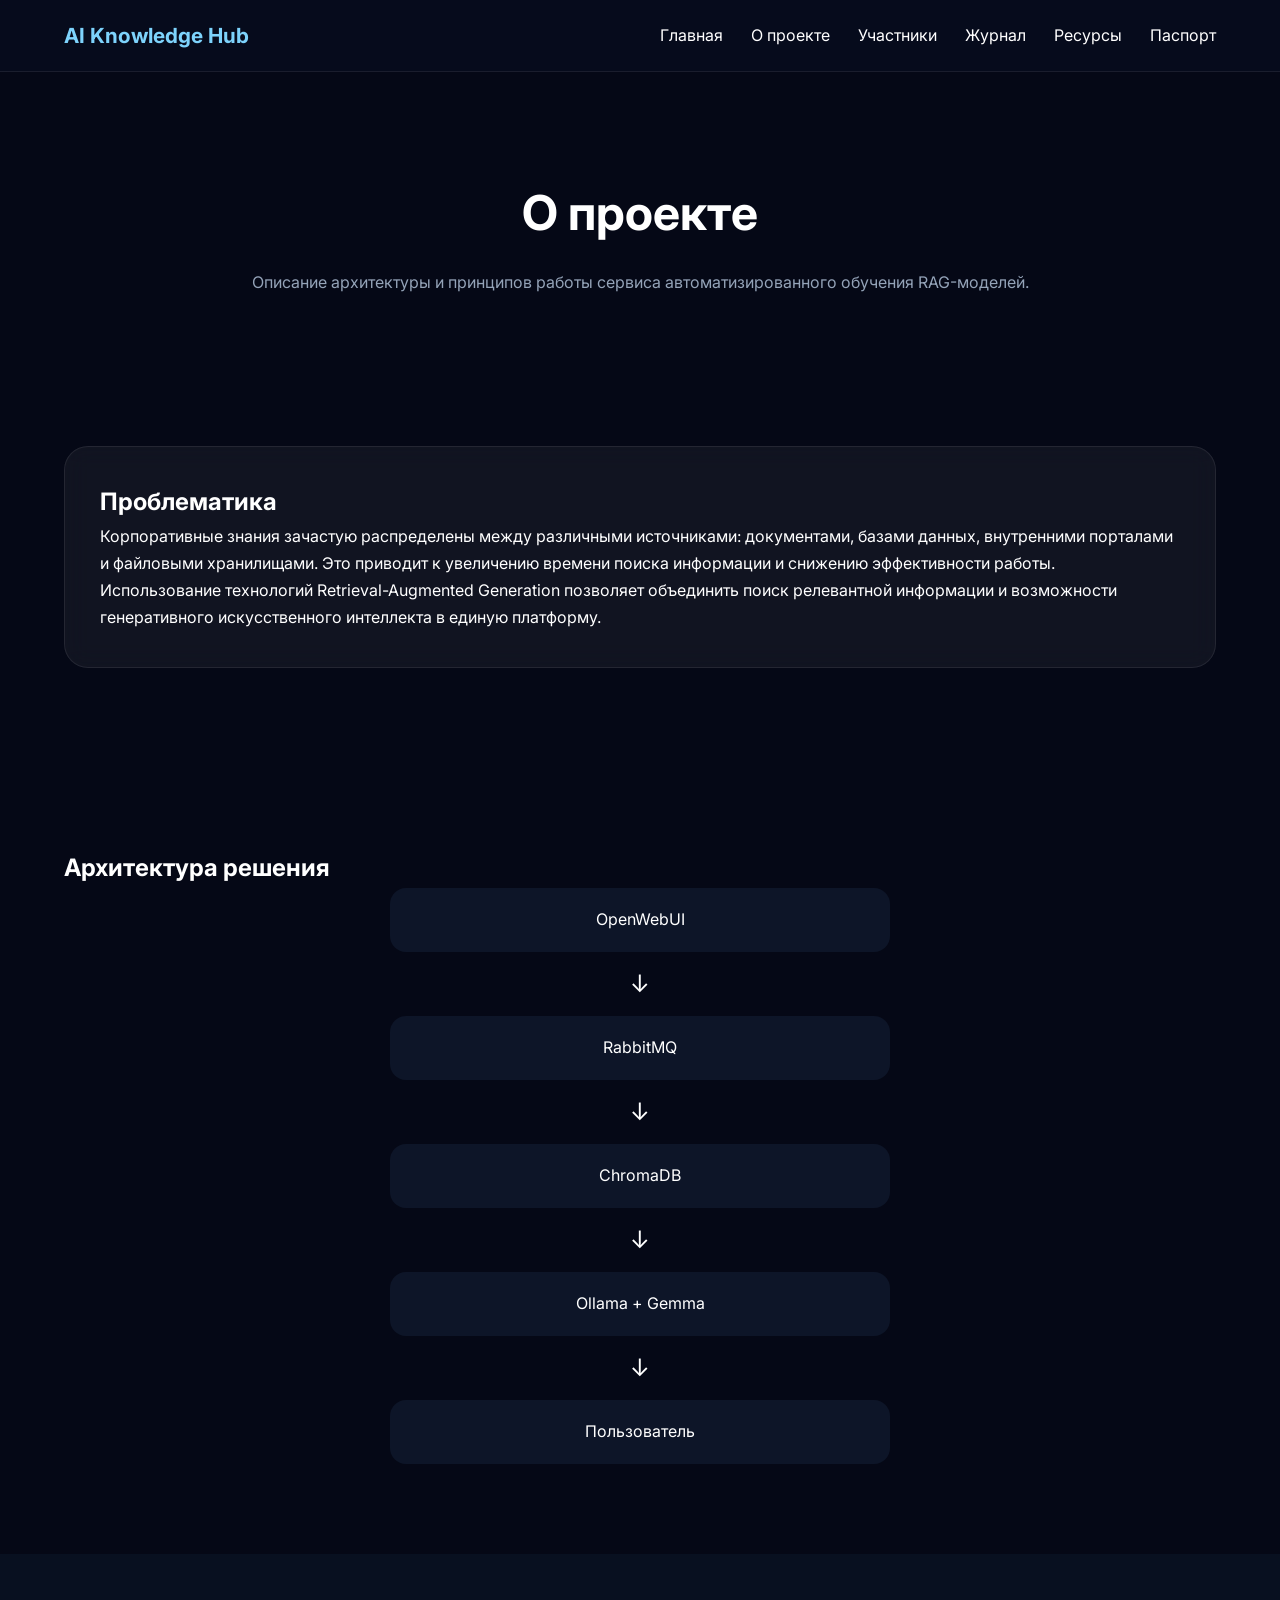
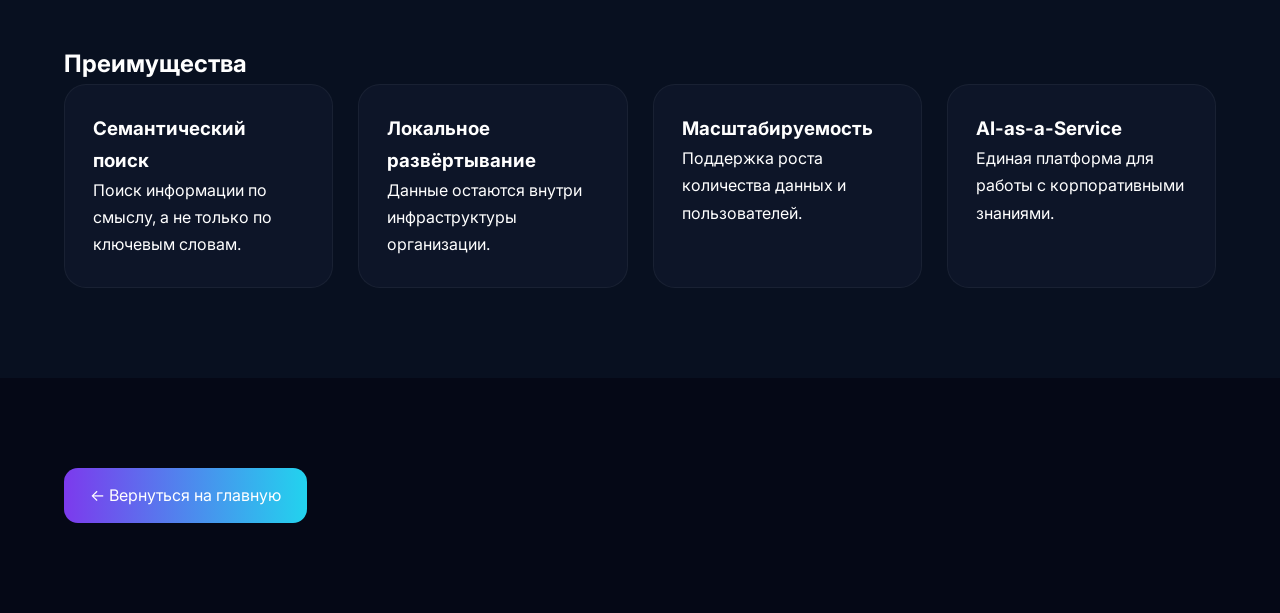
==== site/about.html @ 3bb665af "нафиналила" ====
<!DOCTYPE html>
<html lang="ru">
<head>

    <meta charset="UTF-8">
    <meta name="viewport"
          content="width=device-width, initial-scale=1.0">

    <title>
        О проекте
    </title>

    <link rel="stylesheet"
          href="css/style.css">

    <link href="https://fonts.googleapis.com/css2?family=Inter:wght@300;400;500;600;700;800&display=swap"
          rel="stylesheet">

</head>

<body>

<nav class="navbar">

    <div class="container nav-container">

        <div class="logo">
            AI Knowledge Hub
        </div>

        <ul class="nav-links">

            <li><a href="index.html">Главная</a></li>
            <li><a href="about.html">О проекте</a></li>
            <li><a href="team.html">Участники</a></li>
            <li><a href="journal.html">Журнал</a></li>
            <li><a href="resources.html">Ресурсы</a></li>
            <li><a href="passport.html">Паспорт</a></li>

        </ul>

    </div>

</nav>

<section class="page-header">

    <div class="container">

        <h1>
            О проекте
        </h1>

        <p>
            Описание архитектуры и принципов работы
            сервиса автоматизированного обучения
            RAG-моделей.
        </p>

    </div>

</section>

<section class="section">

    <div class="container">

        <div class="glass-card">

            <h2>
                Проблематика
            </h2>

            <p>
                Корпоративные знания зачастую распределены
                между различными источниками:
                документами, базами данных,
                внутренними порталами и файловыми хранилищами.
                Это приводит к увеличению времени поиска
                информации и снижению эффективности работы.
            </p>

            <p>
                Использование технологий Retrieval-Augmented
                Generation позволяет объединить поиск
                релевантной информации и возможности
                генеративного искусственного интеллекта
                в единую платформу.
            </p>

        </div>

    </div>

</section>

<section class="section">

    <div class="container">

        <h2 class="center-title">
            Архитектура решения
        </h2>

        <div class="architecture-large">

            <div class="architecture-item">
                OpenWebUI
            </div>

            <div class="architecture-arrow">
                ↓
            </div>

            <div class="architecture-item">
                RabbitMQ
            </div>

            <div class="architecture-arrow">
                ↓
            </div>

            <div class="architecture-item">
                ChromaDB
            </div>

            <div class="architecture-arrow">
                ↓
            </div>

            <div class="architecture-item">
                Ollama + Gemma
            </div>

            <div class="architecture-arrow">
                ↓
            </div>

            <div class="architecture-item">
                Пользователь
            </div>

        </div>

    </div>

</section>

<section class="section dark-section">

    <div class="container">

        <h2 class="center-title">
            Преимущества
        </h2>

        <div class="cards-grid">

            <div class="info-card">

                <h3>
                    Семантический поиск
                </h3>

                <p>
                    Поиск информации по смыслу,
                    а не только по ключевым словам.
                </p>

            </div>

            <div class="info-card">

                <h3>
                    Локальное развёртывание
                </h3>

                <p>
                    Данные остаются внутри
                    инфраструктуры организации.
                </p>

            </div>

            <div class="info-card">

                <h3>
                    Масштабируемость
                </h3>

                <p>
                    Поддержка роста количества
                    данных и пользователей.
                </p>

            </div>

            <div class="info-card">

                <h3>
                    AI-as-a-Service
                </h3>

                <p>
                    Единая платформа для работы
                    с корпоративными знаниями.
                </p>

            </div>

        </div>

    </div>

</section>

<section class="section">

    <div class="container">

        <a href="index.html"
           class="btn-primary">
            ← Вернуться на главную
        </a>

    </div>

</section>

<script src="js/app.js"></script>

</body>
</html>
---- site/css/style.css ----
/* =========================
   RESET
========================= */

*{
    margin:0;
    padding:0;
    box-sizing:border-box;
}

html{
    scroll-behavior:smooth;
}

body{
    font-family:'Inter',sans-serif;
    background:#050816;
    color:#ffffff;
    line-height:1.7;
    overflow-x:hidden;
}

/* =========================
   SCROLLBAR
========================= */

::-webkit-scrollbar{
    width:10px;
}

::-webkit-scrollbar-track{
    background:#0b1120;
}

::-webkit-scrollbar-thumb{
    background:#4f46e5;
    border-radius:20px;
}

/* =========================
   CONTAINER
========================= */

.container{
    width:90%;
    max-width:1200px;
    margin:0 auto;
}

/* =========================
   NAVBAR
========================= */

.navbar{
    position:sticky;
    top:0;
    z-index:999;
    backdrop-filter:blur(12px);
    background:rgba(8,12,30,.85);
    border-bottom:1px solid rgba(255,255,255,.08);
}

.nav-container{
    display:flex;
    justify-content:space-between;
    align-items:center;
    padding:18px 0;
}

.logo{
    font-size:1.3rem;
    font-weight:700;
    color:#7dd3fc;
}

.nav-links{
    list-style:none;
    display:flex;
    gap:28px;
}

.nav-links a{
    color:white;
    text-decoration:none;
    transition:.3s;
}

.nav-links a:hover{
    color:#7dd3fc;
}

/* =========================
   HERO
========================= */

.hero{
    min-height:90vh;
    display:flex;
    align-items:center;
    background:
            radial-gradient(circle at top right,
            rgba(99,102,241,.35),
            transparent 40%),
            radial-gradient(circle at bottom left,
            rgba(34,211,238,.20),
            transparent 40%);
}

.hero-grid{
    display:grid;
    grid-template-columns:1fr 1fr;
    gap:50px;
    align-items:center;
}

.hero-content h1{
    font-size:4rem;
    line-height:1.1;
    margin:20px 0;
}

.gradient-text{
    background:
            linear-gradient(
                    90deg,
                    #7c3aed,
                    #22d3ee
            );
    -webkit-background-clip:text;
    -webkit-text-fill-color:transparent;
}

.hero-content p{
    color:#cbd5e1;
    font-size:1.1rem;
    margin-bottom:30px;
}

/* =========================
   BADGE
========================= */

.badge{
    display:inline-block;
    padding:8px 16px;
    border-radius:999px;
    background:rgba(34,211,238,.15);
    color:#7dd3fc;
    border:1px solid rgba(125,211,252,.3);
}

/* =========================
   BUTTONS
========================= */

.btn-primary{
    display:inline-block;
    text-decoration:none;
    color:white;
    padding:14px 26px;
    border-radius:14px;
    background:
            linear-gradient(
                    90deg,
                    #7c3aed,
                    #22d3ee
            );
    transition:.3s;
}

.btn-primary:hover{
    transform:translateY(-3px);
}

.btn-secondary{
    display:inline-block;
    margin-left:15px;
    text-decoration:none;
    color:white;
    padding:14px 26px;
    border-radius:14px;
    border:1px solid rgba(255,255,255,.15);
}

/* =========================
   SECTION
========================= */

.section{
    padding:90px 0;
}

.dark-section{
    background:#081020;
}

.section-header{
    text-align:center;
    margin-bottom:50px;
}

.section-header h2{
    font-size:2.4rem;
    margin-bottom:15px;
}

.section-header p{
    color:#94a3b8;
    max-width:850px;
    margin:auto;
}

/* =========================
   GLASS CARD
========================= */

.glass-card{
    background:
            rgba(255,255,255,.05);
    border:1px solid rgba(255,255,255,.08);
    backdrop-filter:blur(12px);
    border-radius:24px;
    padding:35px;
}

/* =========================
   GRID
========================= */

.cards-grid{
    display:grid;
    grid-template-columns:
    repeat(auto-fit,minmax(260px,1fr));
    gap:25px;
}

.info-card,
.tech-card,
.resource-card{
    background:#0d1528;
    border-radius:22px;
    padding:28px;
    border:1px solid rgba(255,255,255,.05);
    transition:.35s;
}

.info-card:hover,
.tech-card:hover,
.resource-card:hover{
    transform:translateY(-8px);
    border-color:#22d3ee;
}

/* =========================
   KPI
========================= */

.kpi-grid{
    display:grid;
    grid-template-columns:
    repeat(auto-fit,minmax(220px,1fr));
    gap:20px;
}

.kpi-card{
    text-align:center;
    background:#0d1528;
    padding:30px;
    border-radius:22px;
}

.counter{
    display:block;
    font-size:3rem;
    font-weight:700;
    color:#22d3ee;
}

/* =========================
   ARCHITECTURE
========================= */

.architecture-card{
    background:#0d1528;
    border-radius:24px;
    padding:40px;
}

.arch-node{
    background:#121d34;
    padding:15px;
    border-radius:14px;
    text-align:center;
}

.arch-arrow{
    text-align:center;
    padding:12px;
    color:#22d3ee;
    font-size:1.4rem;
}

.architecture-large{
    max-width:500px;
    margin:auto;
}

.architecture-item{
    background:#0d1528;
    text-align:center;
    padding:18px;
    border-radius:16px;
}

.architecture-arrow{
    text-align:center;
    font-size:1.5rem;
    margin:12px 0;
}

/* =========================
   TEAM
========================= */

.team-grid{
    display:grid;
    grid-template-columns:
    repeat(auto-fit,minmax(280px,1fr));
    gap:25px;
}

.team-card{
    background:#0d1528;
    border-radius:24px;
    padding:28px;
    transition:.35s;
}

.team-card:hover{
    transform:translateY(-8px);
}

.team-avatar{
    width:120px;
    height:120px;
    border-radius:50%;
    overflow:hidden;
    margin:auto;
    margin-bottom:20px;
}

.team-avatar img{
    width:100%;
    height:100%;
    object-fit:cover;
}

.team-role{
    display:block;
    color:#22d3ee;
    margin:10px 0;
}

.team-btn{
    width:100%;
    margin-top:15px;
    padding:12px;
    border:none;
    border-radius:12px;
    background:#7c3aed;
    color:white;
    cursor:pointer;
}

.team-details{
    display:none;
    margin-top:15px;
}

/* =========================
   TIMELINE
========================= */

.timeline{
    position:relative;
}

.timeline::before{
    content:"";
    position:absolute;
    left:150px;
    top:0;
    width:3px;
    height:100%;
    background:#22d3ee;
}

.timeline-item{
    display:flex;
    margin-bottom:40px;
}

.timeline-date{
    width:130px;
    color:#22d3ee;
    font-weight:600;
}

.timeline-content{
    flex:1;
    margin-left:50px;
}

.timeline-btn{
    width:100%;
    padding:18px;
    border:none;
    border-radius:14px;
    background:#0d1528;
    color:white;
    cursor:pointer;
    text-align:left;
}

.timeline-details{
    display:none;
    padding:20px;
    background:#10192f;
    border-radius:0 0 14px 14px;
}

/* =========================
   PASSPORT
========================= */

.passport-card{
    background:#0d1528;
    border-radius:24px;
    overflow:hidden;
}

.passport-row{
    display:grid;
    grid-template-columns:250px 1fr;
    border-bottom:
            1px solid rgba(255,255,255,.05);
}

.passport-label{
    background:#10192f;
    padding:20px;
    font-weight:600;
}

.passport-value{
    padding:20px;
}

/* =========================
   PAGE HEADER
========================= */

.page-header{
    padding:100px 0 60px;
    text-align:center;
}

.page-header h1{
    font-size:3rem;
    margin-bottom:15px;
}

.page-header p{
    color:#94a3b8;
}

/* =========================
   FOOTER
========================= */

footer{
    padding:40px 0;
    text-align:center;
    border-top:
            1px solid rgba(255,255,255,.05);
    color:#94a3b8;
}

/* =========================
   PROGRESS BAR
========================= */

#progress-bar{
    position:fixed;
    top:0;
    left:0;
    height:4px;
    width:0;
    background:
            linear-gradient(
                    90deg,
                    #7c3aed,
                    #22d3ee
            );
    z-index:9999;
}

/* =========================
   SCROLL TOP
========================= */

#scrollTopBtn{
    position:fixed;
    right:25px;
    bottom:25px;
    width:55px;
    height:55px;
    border:none;
    border-radius:50%;
    background:#7c3aed;
    color:white;
    cursor:pointer;
    display:none;
    font-size:20px;
}

/* =========================
   RESPONSIVE
========================= */

@media(max-width:900px){

    .hero-grid{
        grid-template-columns:1fr;
    }

    .hero-content h1{
        font-size:2.8rem;
    }

    .nav-links{
        display:none;
    }

    .timeline::before{
        display:none;
    }

    .timeline-item{
        flex-direction:column;
    }

    .timeline-content{
        margin-left:0;
    }

    .passport-row{
        grid-template-columns:1fr;
    }

}

/* =========================
   SCROLL ANIMATIONS
========================= */

.hidden{
    opacity:0;
    transform:translateY(40px);
    transition:all .8s ease;
}

.show{
    opacity:1;
    transform:translateY(0);
}

/* =========================
   ACTIVE MENU
========================= */

.active-link{
    color:#22d3ee !important;
}

/* =========================
   TEAM DETAILS
========================= */

.team-details ul{
    padding-left:20px;
}

.team-details li{
    margin-bottom:8px;
}

/* =========================
   RESOURCE LINKS
========================= */

.resource-link{
    display:inline-block;
    margin-top:15px;
    color:#22d3ee;
    text-decoration:none;
    font-weight:600;
}
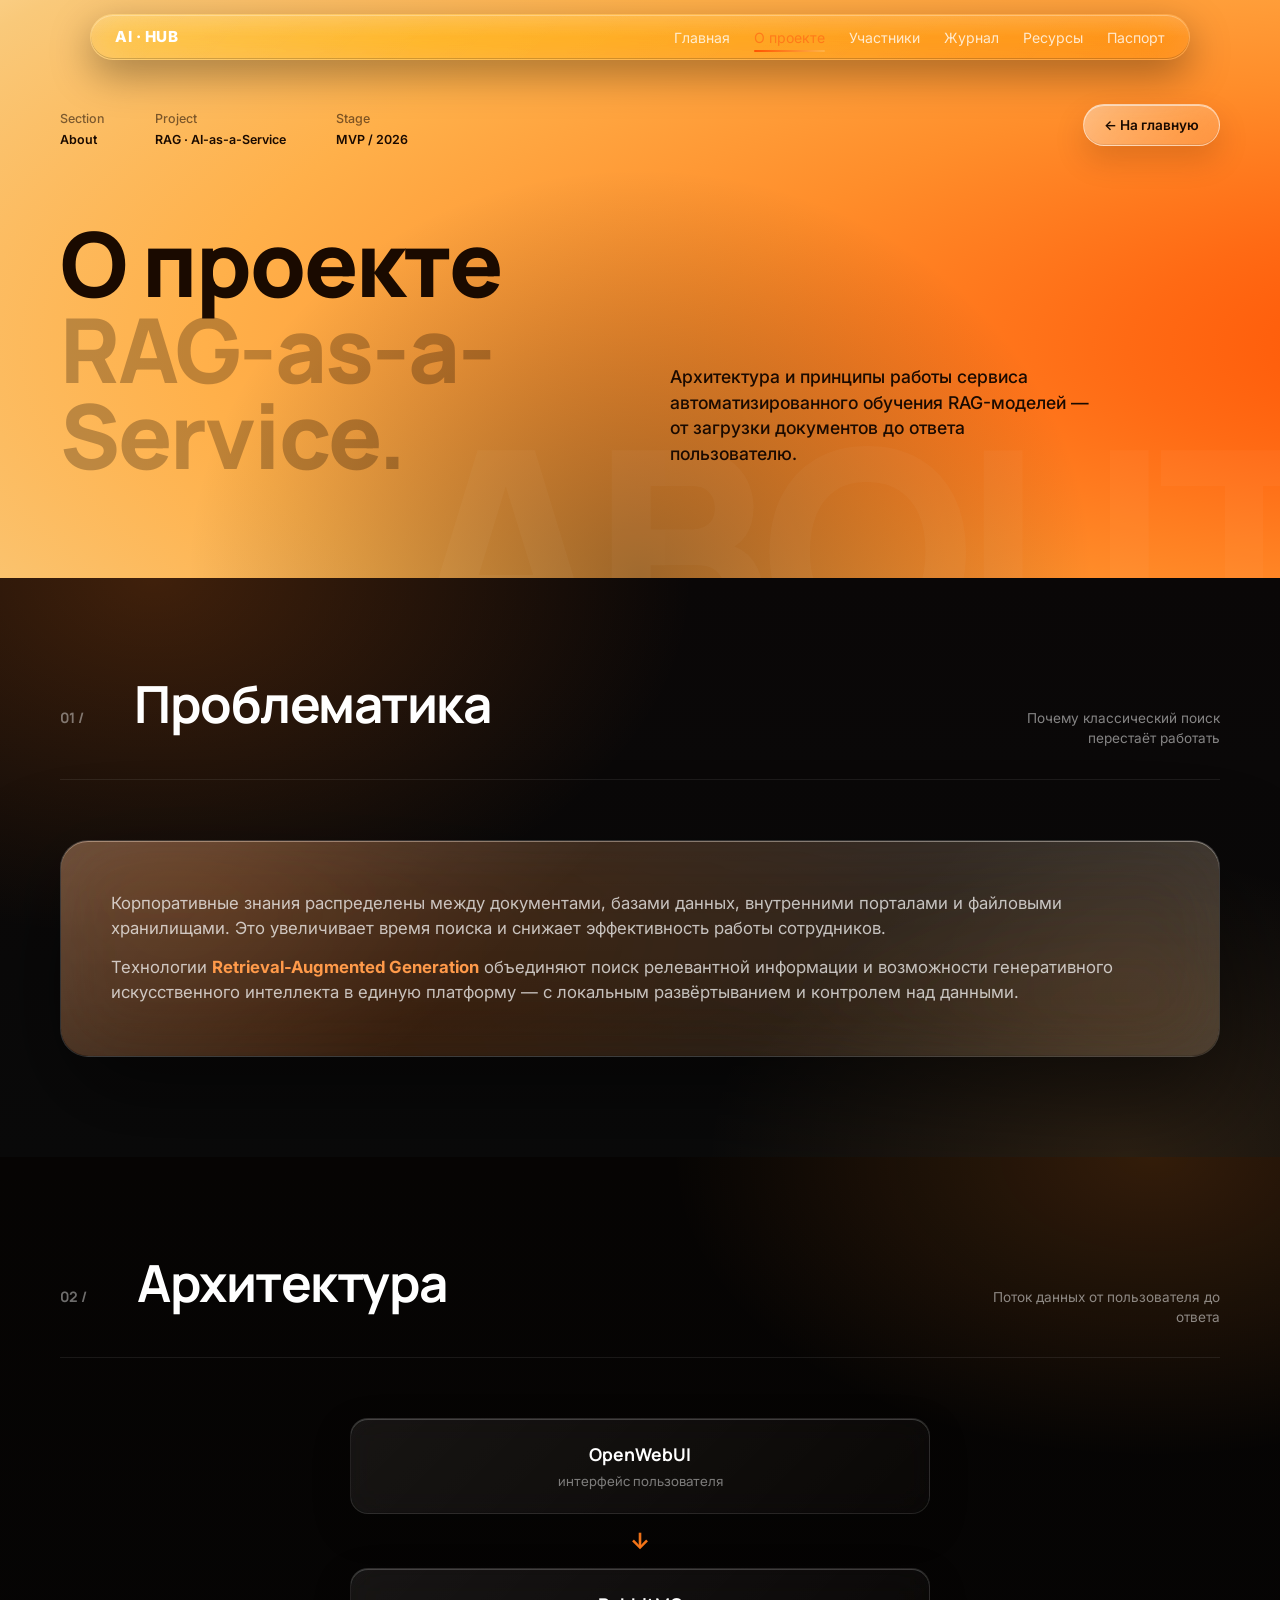
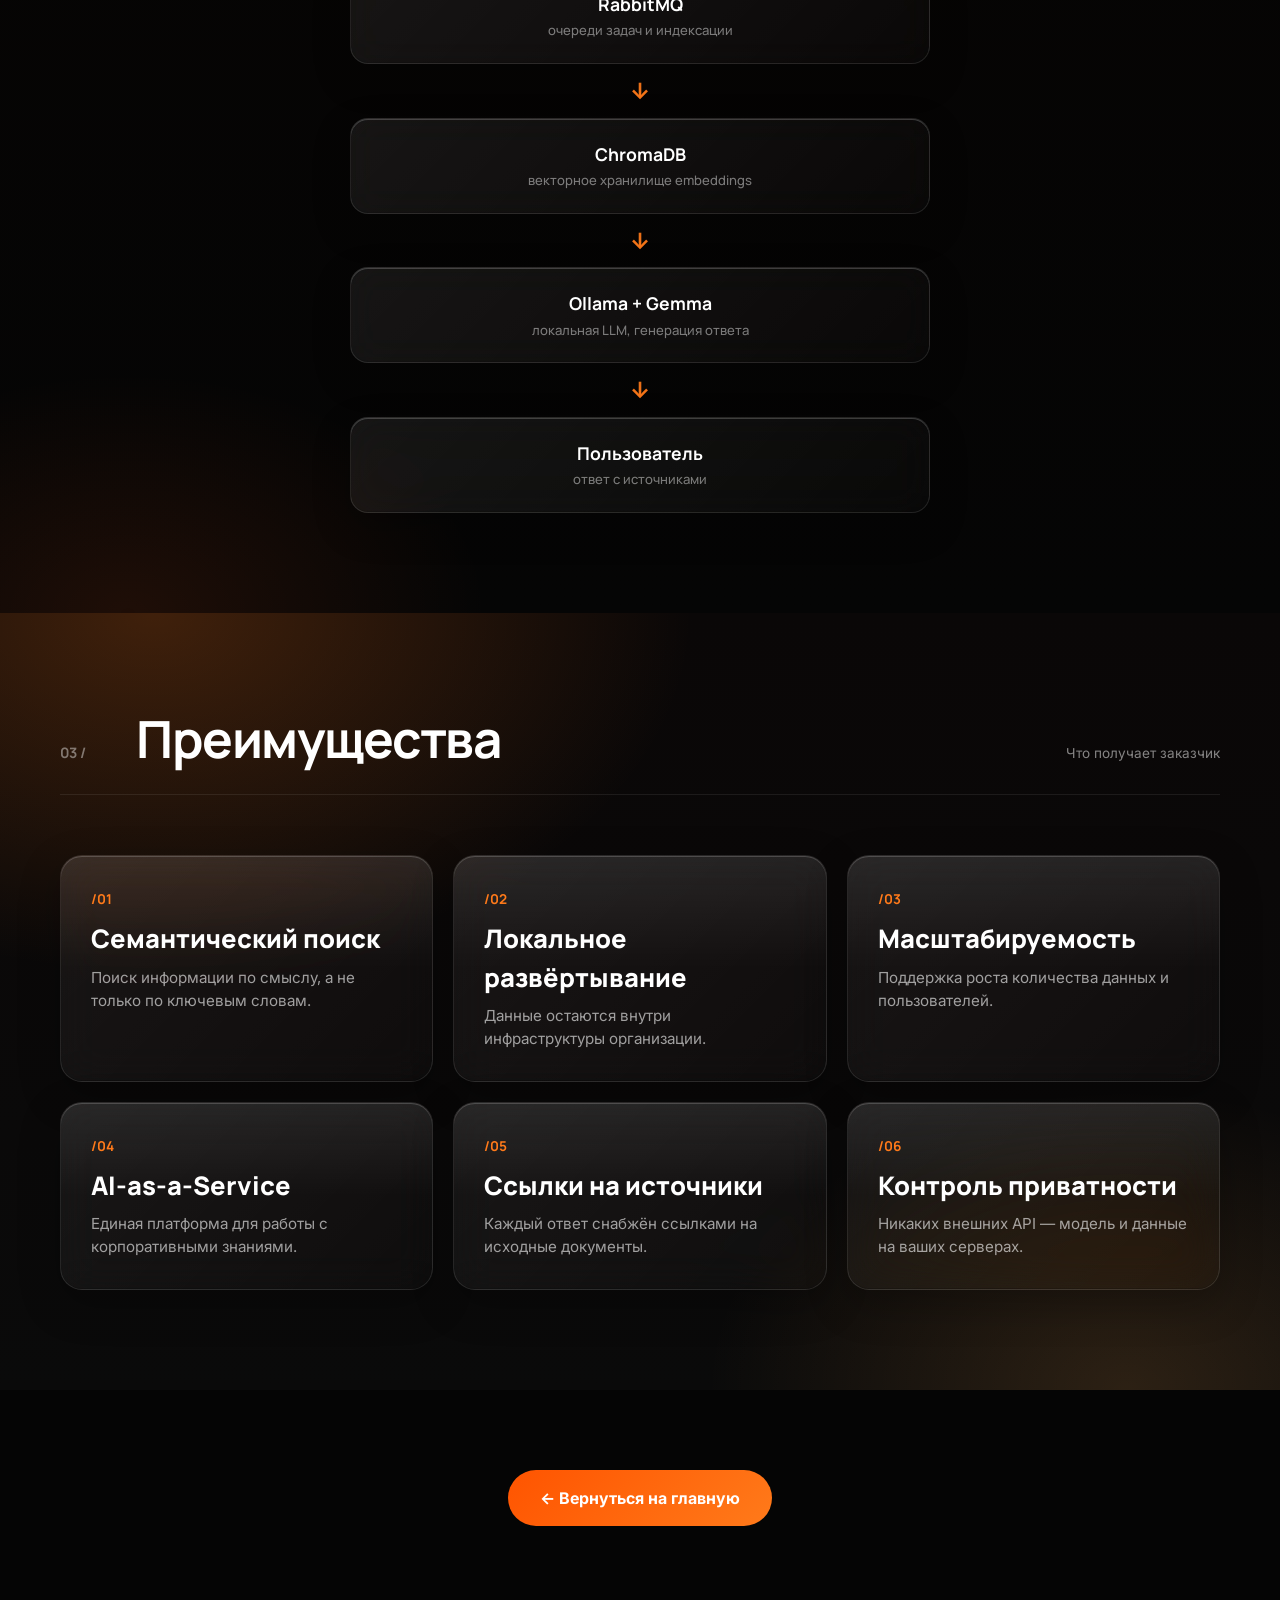
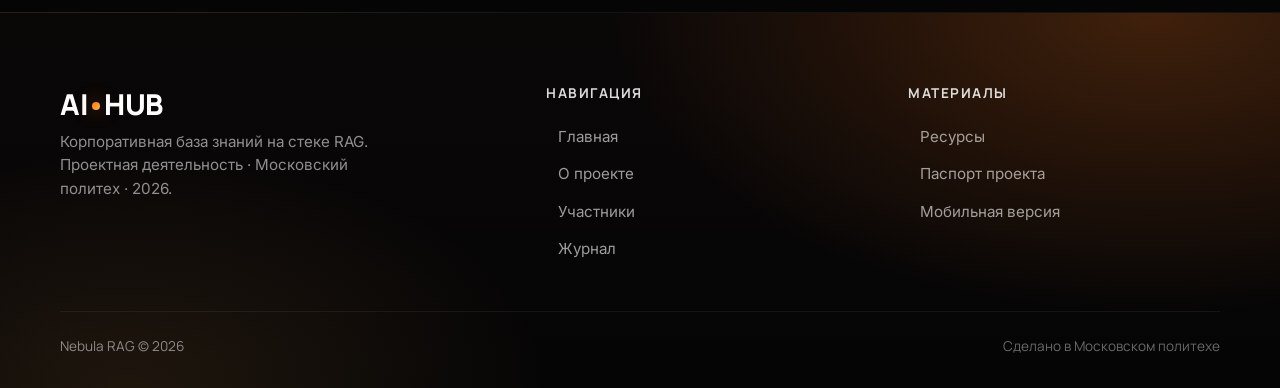
==== commit bbeb1209: "Redesign liquid-glass, gradient sections, new footer - Replace ribbed/fluted glass with frosted matt" ====
--- a/site/about.html
+++ b/site/about.html
@@ -1,233 +1,203 @@
 <!DOCTYPE html>
 <html lang="ru">
 <head>
-
     <meta charset="UTF-8">
-    <meta name="viewport"
-          content="width=device-width, initial-scale=1.0">
-
-    <title>
-        О проекте
-    </title>
-
-    <link rel="stylesheet"
-          href="css/style.css">
-
-    <link href="https://fonts.googleapis.com/css2?family=Inter:wght@300;400;500;600;700;800&display=swap"
-          rel="stylesheet">
-
+    <meta name="viewport" content="width=device-width, initial-scale=1.0">
+    <title>О проекте · AI Knowledge Hub</title>
+    <link rel="stylesheet" href="css/style.css">
+    <link href="https://fonts.googleapis.com/css2?family=Inter:wght@300;400;500;600;700;800;900&family=Manrope:wght@400;600;700;800&display=swap" rel="stylesheet">
 </head>
-
-<body>
-
-<nav class="navbar">
-
-    <div class="container nav-container">
-
-        <div class="logo">
-            AI Knowledge Hub
-        </div>
-
-        <ul class="nav-links">
-
+<body class="nebula-body">
+
+<div id="progress-bar"></div>
+
+<nav class="nb-nav">
+    <div class="nb-nav-inner">
+        <div class="nb-brand">AI · HUB</div>
+        <ul class="nb-links">
             <li><a href="index.html">Главная</a></li>
-            <li><a href="about.html">О проекте</a></li>
+            <li><a href="about.html" class="active-link">О проекте</a></li>
             <li><a href="team.html">Участники</a></li>
             <li><a href="journal.html">Журнал</a></li>
             <li><a href="resources.html">Ресурсы</a></li>
             <li><a href="passport.html">Паспорт</a></li>
-
         </ul>
-
-    </div>
-
+        
+    </div>
 </nav>
 
-<section class="page-header">
-
-    <div class="container">
-
+<!-- ============ PAGE HERO ============ -->
+<section class="nb-page-hero">
+
+    <div class="nb-page-meta">
+        <div><span>Section</span><b>About</b></div>
+        <div><span>Project</span><b>RAG · AI-as-a-Service</b></div>
+        <div><span>Stage</span><b>MVP / 2026</b></div>
+    </div>
+
+    <a href="index.html" class="nb-page-back">← На главную</a>
+
+    <div class="nb-page-hero-inner">
         <h1>
-            О проекте
+            О проекте<br>
+            <span class="nb-ghost">RAG-as-a-Service.</span>
         </h1>
-
-        <p>
-            Описание архитектуры и принципов работы
-            сервиса автоматизированного обучения
-            RAG-моделей.
+        <p class="nb-page-hero-sub">
+            Архитектура и принципы работы сервиса
+            автоматизированного обучения RAG-моделей —
+            от загрузки документов до ответа пользователю.
         </p>
-
-    </div>
-
-</section>
-
-<section class="section">
-
-    <div class="container">
-
-        <div class="glass-card">
-
-            <h2>
-                Проблематика
-            </h2>
-
+    </div>
+
+    <div class="nb-page-bgmark">ABOUT</div>
+</section>
+
+<!-- ============ PROBLEM ============ -->
+<section class="nb-sec">
+    <div class="nb-container">
+        <div class="nb-sec-head">
+            <span class="nb-sec-tag">01 /</span>
+            <h2>Проблематика</h2>
+            <div class="nb-sec-aside">Почему классический поиск перестаёт работать</div>
+        </div>
+
+        <div class="nb-glass">
             <p>
-                Корпоративные знания зачастую распределены
-                между различными источниками:
-                документами, базами данных,
-                внутренними порталами и файловыми хранилищами.
-                Это приводит к увеличению времени поиска
-                информации и снижению эффективности работы.
+                Корпоративные знания распределены между
+                документами, базами данных, внутренними порталами
+                и файловыми хранилищами. Это увеличивает время поиска
+                и снижает эффективность работы сотрудников.
             </p>
-
             <p>
-                Использование технологий Retrieval-Augmented
-                Generation позволяет объединить поиск
-                релевантной информации и возможности
-                генеративного искусственного интеллекта
-                в единую платформу.
+                Технологии <b style="color:#ff9a4a;">Retrieval-Augmented Generation</b>
+                объединяют поиск релевантной информации и возможности
+                генеративного искусственного интеллекта в единую платформу —
+                с локальным развёртыванием и контролем над данными.
             </p>
-
-        </div>
-
-    </div>
-
-</section>
-
-<section class="section">
-
-    <div class="container">
-
-        <h2 class="center-title">
-            Архитектура решения
-        </h2>
-
-        <div class="architecture-large">
-
-            <div class="architecture-item">
+        </div>
+    </div>
+</section>
+
+<!-- ============ ARCHITECTURE ============ -->
+<section class="nb-sec alt">
+    <div class="nb-container">
+        <div class="nb-sec-head">
+            <span class="nb-sec-tag">02 /</span>
+            <h2>Архитектура</h2>
+            <div class="nb-sec-aside">Поток данных от пользователя до ответа</div>
+        </div>
+
+        <div class="nb-arch">
+            <div class="nb-arch-item">
                 OpenWebUI
-            </div>
-
-            <div class="architecture-arrow">
-                ↓
-            </div>
-
-            <div class="architecture-item">
+                <small>интерфейс пользователя</small>
+            </div>
+            <div class="nb-arch-arrow">↓</div>
+            <div class="nb-arch-item">
                 RabbitMQ
-            </div>
-
-            <div class="architecture-arrow">
-                ↓
-            </div>
-
-            <div class="architecture-item">
+                <small>очереди задач и индексации</small>
+            </div>
+            <div class="nb-arch-arrow">↓</div>
+            <div class="nb-arch-item">
                 ChromaDB
-            </div>
-
-            <div class="architecture-arrow">
-                ↓
-            </div>
-
-            <div class="architecture-item">
+                <small>векторное хранилище embeddings</small>
+            </div>
+            <div class="nb-arch-arrow">↓</div>
+            <div class="nb-arch-item">
                 Ollama + Gemma
-            </div>
-
-            <div class="architecture-arrow">
-                ↓
-            </div>
-
-            <div class="architecture-item">
+                <small>локальная LLM, генерация ответа</small>
+            </div>
+            <div class="nb-arch-arrow">↓</div>
+            <div class="nb-arch-item">
                 Пользователь
-            </div>
-
-        </div>
-
-    </div>
-
-</section>
-
-<section class="section dark-section">
-
-    <div class="container">
-
-        <h2 class="center-title">
-            Преимущества
-        </h2>
-
-        <div class="cards-grid">
-
-            <div class="info-card">
-
-                <h3>
-                    Семантический поиск
-                </h3>
-
-                <p>
-                    Поиск информации по смыслу,
-                    а не только по ключевым словам.
-                </p>
-
-            </div>
-
-            <div class="info-card">
-
-                <h3>
-                    Локальное развёртывание
-                </h3>
-
-                <p>
-                    Данные остаются внутри
-                    инфраструктуры организации.
-                </p>
-
-            </div>
-
-            <div class="info-card">
-
-                <h3>
-                    Масштабируемость
-                </h3>
-
-                <p>
-                    Поддержка роста количества
-                    данных и пользователей.
-                </p>
-
-            </div>
-
-            <div class="info-card">
-
-                <h3>
-                    AI-as-a-Service
-                </h3>
-
-                <p>
-                    Единая платформа для работы
-                    с корпоративными знаниями.
-                </p>
-
-            </div>
-
-        </div>
-
-    </div>
-
-</section>
-
-<section class="section">
-
-    <div class="container">
-
-        <a href="index.html"
-           class="btn-primary">
-            ← Вернуться на главную
-        </a>
-
-    </div>
-
-</section>
-
+                <small>ответ с источниками</small>
+            </div>
+        </div>
+    </div>
+</section>
+
+<!-- ============ ADVANTAGES ============ -->
+<section class="nb-sec">
+    <div class="nb-container">
+        <div class="nb-sec-head">
+            <span class="nb-sec-tag">03 /</span>
+            <h2>Преимущества</h2>
+            <div class="nb-sec-aside">Что получает заказчик</div>
+        </div>
+
+        <div class="nb-tech-grid">
+            <div class="nb-tech">
+                <span class="nb-tech-num">/01</span>
+                <h4>Семантический поиск</h4>
+                <p>Поиск информации по смыслу, а не только по ключевым словам.</p>
+            </div>
+            <div class="nb-tech">
+                <span class="nb-tech-num">/02</span>
+                <h4>Локальное развёртывание</h4>
+                <p>Данные остаются внутри инфраструктуры организации.</p>
+            </div>
+            <div class="nb-tech">
+                <span class="nb-tech-num">/03</span>
+                <h4>Масштабируемость</h4>
+                <p>Поддержка роста количества данных и пользователей.</p>
+            </div>
+            <div class="nb-tech">
+                <span class="nb-tech-num">/04</span>
+                <h4>AI-as-a-Service</h4>
+                <p>Единая платформа для работы с корпоративными знаниями.</p>
+            </div>
+            <div class="nb-tech">
+                <span class="nb-tech-num">/05</span>
+                <h4>Ссылки на источники</h4>
+                <p>Каждый ответ снабжён ссылками на исходные документы.</p>
+            </div>
+            <div class="nb-tech">
+                <span class="nb-tech-num">/06</span>
+                <h4>Контроль приватности</h4>
+                <p>Никаких внешних API — модель и данные на ваших серверах.</p>
+            </div>
+        </div>
+    </div>
+</section>
+
+<!-- ============ BACK ============ -->
+<section class="nb-back-section">
+    <a href="index.html" class="nb-back-btn">← Вернуться на главную</a>
+</section>
+
+<footer class="nb-footer">
+    <div class="nb-container">
+        <div class="nb-footer-grid">
+            <div class="nb-footer-brand">
+                <h3>AI<span class="dot"></span>HUB</h3>
+                <p>Корпоративная база знаний на стеке RAG. Проектная деятельность · Московский политех · 2026.</p>
+            </div>
+            <div class="nb-footer-col">
+                <h4>Навигация</h4>
+                <ul>
+                    <li><a href="index.html">Главная</a></li>
+                    <li><a href="about.html">О проекте</a></li>
+                    <li><a href="team.html">Участники</a></li>
+                    <li><a href="journal.html">Журнал</a></li>
+                </ul>
+            </div>
+            <div class="nb-footer-col">
+                <h4>Материалы</h4>
+                <ul>
+                    <li><a href="resources.html">Ресурсы</a></li>
+                    <li><a href="passport.html">Паспорт проекта</a></li>
+                    <li><a href="mobile.html">Мобильная версия</a></li>
+                </ul>
+            </div>
+        </div>
+        <div class="nb-footer-bottom">
+            <div class="nb-footer-mark">Nebula RAG © 2026</div>
+            <div>Сделано в Московском политехе</div>
+        </div>
+    </div>
+</footer>
+
+<button id="scrollTopBtn">↑</button>
 <script src="js/app.js"></script>
-
 </body>
-</html>+</html>
--- a/site/css/style.css
+++ b/site/css/style.css
@@ -1,608 +1,2980 @@
 /* =========================
    RESET
 ========================= */
-
-*{
-    margin:0;
-    padding:0;
-    box-sizing:border-box;
-}
-
-html{
-    scroll-behavior:smooth;
-}
-
+*{margin:0;padding:0;box-sizing:border-box;}
+html{scroll-behavior:smooth;}
+
+/* =========================
+   LIQUID GLASS — frosted matte
+   plain frosted glass: heavy blur, soft tint,
+   a single diagonal sheen, warm inner glow.
+========================= */
+:root{
+    --glass-blur: 32px;
+    --glass-sat: 180%;
+    --glass-tint: rgba(255,255,255,.05);
+    --glass-border: rgba(255,255,255,.16);
+    --glass-edge-top: rgba(255,255,255,.4);
+    --glass-edge-bot: rgba(0,0,0,.22);
+    --glass-glow: rgba(255,122,26,.28);
+}
+
+/* base liquid-glass — use on dark backgrounds */
+.liquid{
+    position:relative;
+    background:
+        linear-gradient(180deg,
+            rgba(255,255,255,.07) 0%,
+            rgba(255,255,255,.02) 60%,
+            rgba(0,0,0,.05) 100%);
+    backdrop-filter: blur(var(--glass-blur)) saturate(var(--glass-sat));
+    -webkit-backdrop-filter: blur(var(--glass-blur)) saturate(var(--glass-sat));
+    border: 1px solid var(--glass-border);
+    box-shadow:
+        inset 0 1px 0 var(--glass-edge-top),
+        inset 0 -1px 0 var(--glass-edge-bot),
+        inset 0 0 80px rgba(255,255,255,.04),
+        0 30px 80px rgba(0,0,0,.4);
+    overflow:hidden;
+    isolation:isolate;
+}
+/* single diagonal sheen — catches light across the surface */
+.liquid::before{
+    content:"";
+    position:absolute;
+    inset:0;
+    background:
+        linear-gradient(135deg,
+            rgba(255,255,255,.12) 0%,
+            rgba(255,255,255,0) 35%,
+            rgba(255,255,255,0) 65%,
+            rgba(255,255,255,.05) 100%);
+    pointer-events:none;
+    border-radius:inherit;
+    z-index:1;
+}
+/* slow-drifting warm inner glow */
+.liquid::after{
+    content:"";
+    position:absolute;
+    inset:-30%;
+    background:
+        radial-gradient(circle at 25% 35%,
+            var(--glass-glow), transparent 55%),
+        radial-gradient(circle at 75% 65%,
+            rgba(255,200,140,.16), transparent 55%);
+    filter:blur(60px);
+    animation:liquidFlow 18s ease-in-out infinite;
+    pointer-events:none;
+    z-index:0;
+    border-radius:inherit;
+}
+@keyframes liquidFlow{
+    0%,100%{transform:translate(0,0) rotate(0deg);}
+    33%{transform:translate(4%,-3%) rotate(60deg);}
+    66%{transform:translate(-3%,4%) rotate(140deg);}
+}
+.liquid > *{position:relative;z-index:2;}
+
+/* light-tinted frosted glass — for orange/light backgrounds */
+.liquid-light{
+    position:relative;
+    background:
+        linear-gradient(180deg,
+            rgba(255,255,255,.4) 0%,
+            rgba(255,255,255,.18) 60%,
+            rgba(255,255,255,.08) 100%);
+    backdrop-filter: blur(24px) saturate(180%);
+    -webkit-backdrop-filter: blur(24px) saturate(180%);
+    border:1px solid rgba(255,255,255,.5);
+    box-shadow:
+        inset 0 1px 0 rgba(255,255,255,.6),
+        inset 0 -1px 0 rgba(0,0,0,.1),
+        0 25px 55px rgba(80,30,0,.25);
+    overflow:hidden;
+    isolation:isolate;
+}
+.liquid-light::before{
+    content:"";
+    position:absolute;
+    inset:0;
+    background:linear-gradient(135deg,
+        rgba(255,255,255,.3) 0%,
+        rgba(255,255,255,0) 40%);
+    pointer-events:none;
+    border-radius:inherit;
+    z-index:1;
+}
+.liquid-light > *{position:relative;z-index:2;}
 body{
     font-family:'Inter',sans-serif;
-    background:#050816;
-    color:#ffffff;
-    line-height:1.7;
+    background:#0b0b0b;
+    color:#0d0d0d;
+    line-height:1.5;
     overflow-x:hidden;
+    -webkit-font-smoothing:antialiased;
+}
+
+/* scrollbar */
+::-webkit-scrollbar{width:10px;}
+::-webkit-scrollbar-track{background:#0b0b0b;}
+::-webkit-scrollbar-thumb{
+    background:linear-gradient(180deg,#ff7a1a,#ffb347);
+    border-radius:20px;
 }
 
 /* =========================
-   SCROLLBAR
+   NAV
 ========================= */
-
-::-webkit-scrollbar{
-    width:10px;
-}
-
-::-webkit-scrollbar-track{
-    background:#0b1120;
-}
-
-::-webkit-scrollbar-thumb{
-    background:#4f46e5;
-    border-radius:20px;
+.nb-nav{
+    position:fixed;
+    top:0;left:0;right:0;
+    z-index:999;
+    padding:14px 38px;
+    display:flex;
+    justify-content:center;
+    pointer-events:none;
+}
+.nb-nav-inner{
+    pointer-events:all;
+    width:100%;
+    max-width:1100px;
+    display:flex;
+    align-items:center;
+    justify-content:space-between;
+    gap:24px;
+    padding:10px 24px;
+    border-radius:999px;
+    background:
+        linear-gradient(135deg,
+            rgba(255,255,255,.10),
+            rgba(255,255,255,.03));
+    backdrop-filter:blur(24px) saturate(180%);
+    -webkit-backdrop-filter:blur(24px) saturate(180%);
+    border:1px solid rgba(255,255,255,.14);
+    box-shadow:
+        inset 0 1px 0 rgba(255,255,255,.28),
+        inset 0 -1px 0 rgba(0,0,0,.18),
+        0 14px 40px rgba(0,0,0,.35);
+    transition:transform .4s ease, background .3s ease, max-width .4s ease, box-shadow .3s;
+    position:relative;
+    overflow:hidden;
+}
+.nb-nav-inner::before{
+    content:"";
+    position:absolute;
+    top:0;left:0;right:0;
+    height:50%;
+    background:linear-gradient(180deg,
+        rgba(255,255,255,.12),
+        transparent);
+    pointer-events:none;
+    border-radius:999px 999px 0 0;
+}
+.nb-nav-inner > *{position:relative;z-index:2;}
+.nb-nav-inner.scrolled{
+    max-width:900px;
+    background:
+        linear-gradient(135deg,
+            rgba(255,255,255,.14),
+            rgba(255,255,255,.04));
+    box-shadow:
+        inset 0 1px 0 rgba(255,255,255,.32),
+        inset 0 -1px 0 rgba(0,0,0,.2),
+        0 18px 50px rgba(0,0,0,.5);
+}
+.nb-brand{
+    font-weight:800;
+    letter-spacing:.5px;
+    color:#fff;
+    font-size:.95rem;
+}
+.nb-links{
+    list-style:none;
+    display:flex;
+    gap:24px;
+}
+.nb-links a{
+    color:rgba(255,255,255,.78);
+    text-decoration:none;
+    font-size:.88rem;
+    transition:color .25s ease;
+    position:relative;
+}
+.nb-links a::after{
+    content:"";
+    position:absolute;
+    left:50%;bottom:-6px;
+    width:0;height:2px;
+    background:linear-gradient(90deg,#ff5400,#ffb347);
+    border-radius:2px;
+    transition:width .3s ease, left .3s ease;
+}
+.nb-links a:hover::after,
+.nb-links a.active-link::after{
+    width:100%;
+    left:0;
+}
+.nb-links a:hover,.active-link{color:#fff !important;}
+.nb-mob-btn{
+    transition:transform .25s ease, box-shadow .3s ease;
+}
+.nb-mob-btn:hover{
+    transform:scale(1.06) translateY(-1px);
+    box-shadow:0 8px 24px rgba(255,255,255,.25);
+}
+.nb-mob-btn{
+    color:#0b0b0b;
+    background:#fff;
+    text-decoration:none;
+    padding:9px 18px;
+    border-radius:999px;
+    font-weight:700;
+    font-size:.82rem;
 }
 
 /* =========================
-   CONTAINER
+   HERO — orange/amber gradient
 ========================= */
-
-.container{
-    width:90%;
-    max-width:1200px;
+.nb-hero{
+    position:relative;
+    min-height:1180px;
+    padding:140px 60px 100px;
+    overflow:hidden;
+    background:
+        radial-gradient(ellipse 70% 60% at 65% 25%,
+            #ff4d00 0%,
+            #ff6a14 25%,
+            #ff8d2a 45%,
+            #ffb04a 65%,
+            #f9c97a 85%,
+            #ffe0a8 100%
+        );
+    color:#1a0a00;
+    background-size:180% 180%;
+    animation:nbGradientShift 18s ease-in-out infinite;
+}
+/* animated grain overlay */
+.nb-hero::before{
+    content:"";
+    position:absolute;
+    inset:0;
+    background:
+        radial-gradient(circle at 20% 80%,
+            rgba(255,255,255,.18),transparent 30%),
+        radial-gradient(circle at 80% 20%,
+            rgba(255,80,0,.22),transparent 35%);
+    mix-blend-mode:overlay;
+    pointer-events:none;
+    animation:nbBlobFloat 12s ease-in-out infinite;
+    z-index:0;
+}
+@keyframes nbBlobFloat{
+    0%,100%{transform:translate(0,0) scale(1);}
+    33%{transform:translate(4%,-3%) scale(1.05);}
+    66%{transform:translate(-3%,4%) scale(.97);}
+}
+.nb-cursor-glow{
+    position:absolute;
+    width:520px;height:520px;
+    border-radius:50%;
+    background:radial-gradient(circle,
+        rgba(255,255,255,.28),
+        rgba(255,255,255,0) 60%);
+    transform:translate(-50%,-50%);
+    pointer-events:none;
+    opacity:0;
+    transition:opacity .35s ease;
+    mix-blend-mode:overlay;
+    z-index:2;
+}
+
+/* giant translucent brand */
+.nb-bg-brand{
+    position:absolute;
+    left:50%;top:55%;
+    transform:translate(-50%,-50%);
+    font-family:'Manrope',sans-serif;
+    font-weight:900;
+    font-size:clamp(140px,22vw,360px);
+    letter-spacing:-10px;
+    color:rgba(255,255,255,.18);
+    pointer-events:none;
+    white-space:nowrap;
+    line-height:.85;
+    z-index:1;
+    animation:nbBrandBreath 6s ease-in-out infinite;
+}
+@keyframes nbBrandBreath{
+    0%,100%{opacity:.5;letter-spacing:-10px;}
+    50%{opacity:.85;letter-spacing:-6px;}
+}
+
+/* top meta */
+.nb-meta-strip{
+    position:relative;
+    z-index:5;
+    display:grid;
+    grid-template-columns:repeat(4,1fr);
+    gap:24px;
+    padding-bottom:50px;
+    border-bottom:1px solid rgba(0,0,0,.0);
+}
+.nb-meta-col{
+    opacity:0;
+    animation:nbFadeUp .8s ease forwards;
+}
+.nb-meta-col:nth-child(1){animation-delay:.05s;}
+.nb-meta-col:nth-child(2){animation-delay:.15s;}
+.nb-meta-col:nth-child(3){animation-delay:.25s;}
+.nb-meta-col:nth-child(4){animation-delay:.35s;}
+.nb-meta-col{
+    display:flex;
+    flex-direction:column;
+    gap:2px;
+    font-size:.78rem;
+}
+.nb-meta-label{
+    color:rgba(20,8,0,.55);
+    font-weight:500;
+}
+.nb-meta-val{
+    color:#1a0a00;
+    font-weight:600;
+}
+.nb-meta-mark{
+    text-align:right;
+    font-family:'Manrope',sans-serif;
+    font-weight:900;
+    font-size:.88rem;
+    line-height:1.05;
+    letter-spacing:.5px;
+}
+.nb-meta-mark span{display:block;}
+
+/* hero grid */
+.nb-hero-grid{
+    position:relative;
+    z-index:5;
+    display:grid;
+    grid-template-columns:1.4fr 1fr;
+    gap:60px;
+    align-items:start;
+    margin-top:30px;
+}
+.nb-headline{
+    font-family:'Manrope',sans-serif;
+    font-size:clamp(48px,6.2vw,100px);
+    font-weight:800;
+    line-height:.96;
+    letter-spacing:-2px;
+    color:#1a0a00;
+    opacity:0;
+    animation:nbHeadlineIn 1s .1s cubic-bezier(.2,.8,.2,1) forwards;
+}
+@keyframes nbHeadlineIn{
+    0%{opacity:0;transform:translateY(30px);filter:blur(8px);}
+    100%{opacity:1;transform:translateY(0);filter:blur(0);}
+}
+.nb-ghost{
+    color:rgba(26,10,0,.28);
+    font-weight:800;
+    display:inline-block;
+    animation:nbGhostBreath 5s ease-in-out infinite;
+}
+@keyframes nbGhostBreath{
+    0%,100%{color:rgba(26,10,0,.28);}
+    50%{color:rgba(26,10,0,.42);}
+}
+.nb-sub{
+    font-size:1.15rem;
+    color:#1a0a00;
+    max-width:380px;
+    margin-top:14px;
+    line-height:1.4;
+    font-weight:500;
+    opacity:0;
+    animation:nbFadeUp 1s .35s ease forwards;
+}
+@keyframes nbFadeUp{
+    0%{opacity:0;transform:translateY(20px);}
+    100%{opacity:1;transform:translateY(0);}
+}
+
+/* side meta */
+.nb-side{
+    position:absolute;
+    z-index:4;
+    font-size:.78rem;
+    color:#1a0a00;
+    display:flex;
+    flex-direction:column;
+    gap:140px;
+    max-width:160px;
+    opacity:0;
+    animation:nbFadeUp .9s .4s ease forwards;
+}
+.nb-side-left{
+    left:60px;
+    top:440px;
+}
+.nb-side-right{
+    right:60px;
+    top:420px;
+    text-align:right;
+}
+.nb-side-row{display:flex;flex-direction:column;gap:2px;}
+.nb-side-row-mid{margin-top:0;}
+.nb-side-label{color:rgba(20,8,0,.55);font-weight:500;}
+.nb-side-val{color:#1a0a00;font-weight:600;line-height:1.4;}
+
+/* hide side-meta when viewport can't fit them next to phone */
+@media(max-width:1400px){
+    .nb-side{display:none;}
+}
+
+/* ==========================================
+   ANDROID PHONE — RAG UI in center
+========================================== */
+.nb-phone-wrap{
+    position:relative;
+    z-index:3;
+    width:100%;
+    display:flex;
+    justify-content:center;
+    margin-top:0;
+    opacity:0;
+    animation:nbPhoneIntro 1.2s .2s cubic-bezier(.2,.8,.2,1) forwards;
+}
+@keyframes nbPhoneIntro{
+    0%{opacity:0;transform:translateY(40px) scale(.92) rotateX(8deg);}
+    100%{opacity:1;transform:translateY(0) scale(1) rotateX(0);}
+}
+.nb-phone-glow{
+    position:absolute;
+    width:520px;height:520px;
+    top:80px;left:50%;
+    transform:translateX(-50%);
+    background:radial-gradient(circle,
+        rgba(255,80,0,.45),
+        rgba(255,80,0,0) 65%);
+    filter:blur(40px);
+    pointer-events:none;
+    animation:nbGlowPulse 4s ease-in-out infinite;
+}
+@keyframes nbGlowPulse{
+    0%,100%{opacity:.7;transform:translateX(-50%) scale(1);}
+    50%{opacity:1;transform:translateX(-50%) scale(1.15);}
+}
+
+.nb-phone{
+    position:relative;
+    width:300px;
+    height:620px;
+    background:#0d0d0d;
+    border-radius:46px;
+    padding:14px 10px 10px;
+    box-shadow:
+        0 0 0 3px #1a1a1a,
+        0 0 0 5px rgba(255,255,255,.08),
+        0 30px 80px rgba(80,30,0,.55),
+        inset 0 0 0 2px rgba(255,255,255,.04);
+    display:flex;
+    flex-direction:column;
+    overflow:hidden;
+    color:#fff;
+    font-family:'Inter',sans-serif;
+    animation:nbPhoneFloat 6s ease-in-out infinite;
+    transition:transform .4s ease;
+}
+@keyframes nbPhoneFloat{
+    0%,100%{transform:translateY(0) rotate(-.5deg);}
+    50%{transform:translateY(-14px) rotate(.5deg);}
+}
+.nb-phone:hover{
+    animation-play-state:paused;
+    transform:translateY(-10px) scale(1.02);
+}
+.nb-phone-notch{
+    position:absolute;
+    top:8px;left:50%;
+    transform:translateX(-50%);
+    width:100px;height:26px;
+    background:#000;
+    border-radius:18px;
+    z-index:10;
+}
+
+/* status bar */
+.nb-status{
+    display:flex;
+    justify-content:space-between;
+    align-items:center;
+    padding:4px 16px 8px;
+    font-size:11px;
+    font-weight:600;
+    color:#fff;
+}
+.nb-status-time{font-weight:700;}
+.nb-status-icons{display:flex;align-items:center;gap:4px;}
+.nb-dot{width:4px;height:4px;border-radius:50%;background:#fff;}
+.nb-dot.dark{background:#0d0d0d;}
+.nb-bat{
+    width:18px;height:9px;
+    border:1px solid #fff;
+    border-radius:2px;
+    position:relative;
+    background:linear-gradient(90deg,#fff 70%,transparent 70%);
+}
+.nb-bat.dark{
+    border-color:#0d0d0d;
+    background:linear-gradient(90deg,#0d0d0d 70%,transparent 70%);
+}
+
+/* app header */
+.nb-app-head{
+    display:flex;
+    align-items:center;
+    gap:10px;
+    padding:6px 14px 12px;
+    border-bottom:1px solid rgba(255,255,255,.06);
+}
+.nb-app-burger{
+    display:flex;
+    flex-direction:column;
+    gap:3px;
+    cursor:pointer;
+}
+.nb-app-burger span{
+    width:16px;height:2px;
+    background:#fff;
+    border-radius:2px;
+}
+.nb-app-title{
+    flex:1;
+    display:flex;
+    flex-direction:column;
+    line-height:1.1;
+}
+.nb-app-name{font-weight:700;font-size:13px;}
+.nb-app-sub{font-size:10px;color:#ff9a4a;}
+.nb-app-avatar{
+    width:28px;height:28px;
+    border-radius:50%;
+    background:linear-gradient(135deg,#ff7a1a,#ffb347);
+    color:#1a0a00;
+    font-size:10px;
+    font-weight:800;
+    display:flex;
+    align-items:center;
+    justify-content:center;
+}
+
+/* chat area */
+.nb-chat{
+    flex:1;
+    padding:12px;
+    display:flex;
+    flex-direction:column;
+    gap:10px;
+    overflow:hidden;
+    background:
+        radial-gradient(circle at 20% 0%,
+            rgba(255,90,0,.10),
+            transparent 50%),
+        #0d0d0d;
+}
+.nb-chat-pill{
+    align-self:center;
+    font-size:9px;
+    padding:3px 10px;
+    border-radius:999px;
+    background:rgba(255,255,255,.06);
+    color:rgba(255,255,255,.55);
+    font-weight:500;
+}
+
+.nb-msg{
+    display:flex;
+    gap:6px;
+    align-items:flex-start;
+    opacity:0;
+    animation:nbMsgIn .55s cubic-bezier(.2,.8,.2,1) forwards;
+}
+.nb-chat .nb-chat-pill{
+    opacity:0;
+    animation:nbMsgIn .55s 1s ease forwards;
+}
+.nb-chat .nb-msg:nth-of-type(2){animation-delay:1.4s;}
+.nb-chat .nb-msg:nth-of-type(3){animation-delay:2.4s;}
+.nb-chat .nb-msg:nth-of-type(4){animation-delay:3.4s;}
+@keyframes nbMsgIn{
+    0%{opacity:0;transform:translateY(12px) scale(.96);}
+    100%{opacity:1;transform:translateY(0) scale(1);}
+}
+.nb-msg-user{justify-content:flex-end;}
+.nb-msg-bot{justify-content:flex-start;}
+
+.nb-bot-avatar{
+    width:22px;height:22px;
+    border-radius:50%;
+    background:#1a1a1a;
+    border:1px solid rgba(255,122,26,.5);
+    display:flex;
+    align-items:center;
+    justify-content:center;
+    flex-shrink:0;
+}
+.nb-bot-avatar svg{width:12px;height:12px;}
+.nb-bot-avatar-typing{
+    animation:pulseGlow 1.4s infinite;
+}
+@keyframes pulseGlow{
+    0%,100%{box-shadow:0 0 0 0 rgba(255,122,26,.5);}
+    50%{box-shadow:0 0 0 4px rgba(255,122,26,0);}
+}
+
+.nb-bubble{
+    max-width:78%;
+    padding:9px 11px;
+    border-radius:14px;
+    font-size:11.5px;
+    line-height:1.35;
+}
+.nb-bubble-user{
+    background:linear-gradient(135deg,#ff7a1a,#ff5400);
+    color:#fff;
+    border-bottom-right-radius:4px;
+    font-weight:500;
+}
+.nb-bubble-bot{
+    background:#1a1a1a;
+    border:1px solid rgba(255,255,255,.06);
+    color:rgba(255,255,255,.92);
+    border-bottom-left-radius:4px;
+}
+.nb-bubble-bot p{margin:0 0 6px;}
+.nb-bubble-bot b{color:#ff9a4a;font-weight:700;}
+.nb-bubble-list{
+    list-style:none;
+    margin:6px 0;
+    padding:0;
+    display:flex;
+    flex-direction:column;
+    gap:3px;
+}
+.nb-bubble-list li{
+    font-size:10.5px;
+    padding-left:10px;
+    position:relative;
+    color:rgba(255,255,255,.85);
+}
+.nb-bubble-list li::before{
+    content:"";
+    position:absolute;
+    left:0;top:6px;
+    width:4px;height:4px;
+    border-radius:50%;
+    background:#ff7a1a;
+}
+
+/* sources */
+.nb-sources{
+    display:flex;
+    flex-wrap:wrap;
+    gap:4px;
+    margin-top:8px;
+    padding-top:8px;
+    border-top:1px dashed rgba(255,255,255,.08);
+}
+.nb-source-chip{
+    display:inline-flex;
+    align-items:center;
+    gap:4px;
+    padding:3px 7px 3px 3px;
+    border-radius:999px;
+    background:rgba(255,122,26,.12);
+    border:1px solid rgba(255,122,26,.3);
+    font-size:9.5px;
+    color:#ffb377;
+    font-weight:500;
+}
+.nb-source-num{
+    width:13px;height:13px;
+    border-radius:50%;
+    background:#ff7a1a;
+    color:#fff;
+    display:flex;
+    align-items:center;
+    justify-content:center;
+    font-size:8.5px;
+    font-weight:700;
+}
+
+/* typing dots */
+.nb-bubble-typing{
+    display:flex;
+    gap:4px;
+    padding:10px 12px;
+}
+.nb-typ{
+    width:6px;height:6px;
+    border-radius:50%;
+    background:#ff7a1a;
+    animation:typ 1.2s infinite;
+}
+.nb-typ:nth-child(2){animation-delay:.2s;}
+.nb-typ:nth-child(3){animation-delay:.4s;}
+@keyframes typ{
+    0%,60%,100%{opacity:.3;transform:translateY(0);}
+    30%{opacity:1;transform:translateY(-3px);}
+}
+
+/* composer */
+.nb-composer{
+    display:flex;
+    align-items:center;
+    gap:6px;
+    padding:8px 10px 6px;
+    background:#0d0d0d;
+    border-top:1px solid rgba(255,255,255,.06);
+}
+.nb-comp-btn,.nb-comp-mic{
+    width:30px;height:30px;
+    border-radius:50%;
+    border:none;
+    cursor:pointer;
+    display:flex;
+    align-items:center;
+    justify-content:center;
+    flex-shrink:0;
+}
+.nb-comp-btn{
+    background:rgba(255,255,255,.08);
+    color:#fff;
+    font-size:14px;
+}
+.nb-comp-mic{
+    background:linear-gradient(135deg,#ff7a1a,#ff5400);
+}
+.nb-comp-mic svg{width:14px;height:14px;}
+.nb-comp-field{
+    flex:1;
+    height:30px;
+    border-radius:999px;
+    background:rgba(255,255,255,.06);
+    border:1px solid rgba(255,255,255,.08);
+    padding:0 12px;
+    display:flex;
+    align-items:center;
+    font-size:11px;
+    color:rgba(255,255,255,.45);
+}
+
+.nb-home-ind{
+    width:80px;height:4px;
+    border-radius:4px;
+    background:rgba(255,255,255,.6);
+    margin:6px auto 0;
+}
+.nb-home-ind.dark{background:rgba(0,0,0,.3);}
+
+/* floating FABs */
+.nb-fab-stack{
+    position:absolute;
+    right:80px;
+    bottom:120px;
+    display:flex;
+    flex-direction:column;
+    gap:14px;
+    z-index:5;
+}
+.nb-fab{
+    width:56px;height:56px;
+    border-radius:50%;
+    background:
+        linear-gradient(135deg,
+            rgba(255,255,255,.45),
+            rgba(255,255,255,.18));
+    backdrop-filter:blur(20px) saturate(180%);
+    -webkit-backdrop-filter:blur(20px) saturate(180%);
+    border:1px solid rgba(255,255,255,.5);
+    display:flex;
+    align-items:center;
+    justify-content:center;
+    color:#1a0a00;
+    font-weight:700;
+    font-size:.95rem;
+    box-shadow:
+        inset 0 1px 0 rgba(255,255,255,.6),
+        inset 0 -1px 0 rgba(0,0,0,.1),
+        0 14px 36px rgba(80,30,0,.28);
+    cursor:pointer;
+    transition:transform .35s cubic-bezier(.2,.8,.2,1), box-shadow .3s ease;
+    opacity:0;
+    animation:nbFabIn .8s ease forwards, nbFabFloat 4s ease-in-out infinite;
+    position:relative;
+    overflow:hidden;
+}
+.nb-fab::before{
+    content:"";
+    position:absolute;
+    top:0;left:0;right:0;
+    height:50%;
+    background:linear-gradient(180deg,
+        rgba(255,255,255,.45),
+        transparent);
+    pointer-events:none;
+    border-radius:50% 50% 0 0;
+}
+.nb-fab > *{position:relative;z-index:2;}
+.nb-fab:nth-child(1){animation-delay:.6s,1s;}
+.nb-fab:nth-child(2){animation-delay:.75s,1.4s;}
+.nb-fab:nth-child(3){animation-delay:.9s,1.8s;}
+@keyframes nbFabIn{
+    0%{opacity:0;transform:translateX(20px) scale(.7);}
+    100%{opacity:1;transform:translateX(0) scale(1);}
+}
+@keyframes nbFabFloat{
+    0%,100%{transform:translateY(0);}
+    50%{transform:translateY(-6px);}
+}
+.nb-fab:hover{
+    transform:scale(1.15) rotate(-6deg);
+    box-shadow:0 14px 38px rgba(255,80,0,.4);
+    background:#fff;
+}
+.nb-fab:active{transform:scale(.96);}
+
+/* =========================
+   DARK INSIGHTS BLOCK
+========================= */
+.nb-dark{
+    background:#0a0a0a;
+    color:#fff;
+    padding:80px 60px 120px;
+    position:relative;
+}
+.nb-dark-meta{
+    display:flex;
+    justify-content:space-between;
+    font-size:.78rem;
+    color:rgba(255,255,255,.45);
+    padding-bottom:60px;
+    border-bottom:1px solid rgba(255,255,255,.06);
+}
+.nb-dark-grid{
+    display:grid;
+    grid-template-columns:200px 1fr;
+    gap:40px;
+    margin-top:60px;
+    align-items:start;
+}
+.nb-dark-num{
+    font-family:'Manrope',sans-serif;
+    font-weight:700;
+    font-size:.95rem;
+    color:rgba(255,255,255,.55);
+}
+.nb-dark-num-label{
+    color:#fff;
+    margin-top:6px;
+    font-weight:700;
+}
+.nb-insights-tag{
+    display:inline-flex;
+    align-items:center;
+    gap:8px;
+    font-size:.85rem;
+    color:rgba(255,255,255,.85);
+    margin-bottom:30px;
+    padding:6px 16px 6px 6px;
+    border:1px solid rgba(255,255,255,.16);
+    border-radius:999px;
+    background:
+        linear-gradient(135deg,
+            rgba(255,255,255,.08),
+            rgba(255,255,255,.02));
+    backdrop-filter:blur(18px) saturate(180%);
+    -webkit-backdrop-filter:blur(18px) saturate(180%);
+    box-shadow:
+        inset 0 1px 0 rgba(255,255,255,.22),
+        inset 0 -1px 0 rgba(0,0,0,.15),
+        0 10px 30px rgba(0,0,0,.3);
+}
+.nb-ins-ico{
+    width:22px;height:22px;
+    border-radius:50%;
+    background:rgba(255,255,255,.1);
+    display:inline-flex;
+    align-items:center;
+    justify-content:center;
+}
+.nb-dark-headline h2{
+    font-family:'Manrope',sans-serif;
+    font-weight:700;
+    font-size:clamp(34px,4.5vw,68px);
+    line-height:1.05;
+    letter-spacing:-1.5px;
+}
+.nb-muted{color:rgba(255,255,255,.42);}
+
+/* second phone */
+.nb-phone2-wrap{
+    position:relative;
+    margin-top:80px;
+    display:flex;
+    justify-content:center;
+    align-items:center;
+    gap:60px;
+}
+.nb-phone-dark{
+    background:#fafafa;
+    color:#0d0d0d;
+    box-shadow:
+        0 0 0 3px #1a1a1a,
+        0 0 0 5px rgba(255,255,255,.05),
+        0 30px 80px rgba(0,0,0,.6);
+}
+.nb-phone-dark .nb-status{color:#0d0d0d;}
+.nb-phone-dark .nb-phone-notch{background:#0d0d0d;}
+.nb-app-head-dark{
+    border-bottom:1px solid rgba(0,0,0,.06);
+    justify-content:space-between;
+}
+.nb-brand-mini{
+    font-family:'Manrope',sans-serif;
+    font-weight:800;
+    color:#0d0d0d;
+    font-size:13px;
+    letter-spacing:.5px;
+}
+.nb-app-avatar-dark{
+    background:linear-gradient(135deg,#ff7a1a,#ff5400);
+    color:#fff;
+}
+
+.nb-search-bar{
+    margin:14px 14px 0;
+    padding:10px 12px;
+    border-radius:999px;
+    background:#fff;
+    border:1px solid rgba(255,122,26,.5);
+    display:flex;
+    align-items:center;
+    justify-content:space-between;
+    font-size:11px;
+    color:#5a5a5a;
+    box-shadow:0 0 0 4px rgba(255,122,26,.08);
+}
+.nb-search-text b{color:#0d0d0d;font-weight:700;}
+.nb-search-mic{
+    width:22px;height:22px;
+    border-radius:50%;
+    background:linear-gradient(135deg,#ff7a1a,#ff5400);
+    color:transparent;
+    display:flex;
+    align-items:center;
+    justify-content:center;
+    box-shadow:inset 0 0 0 4px rgba(255,255,255,.4);
+}
+
+.nb-tabs{
+    display:flex;
+    gap:12px;
+    padding:14px 14px 6px;
+    font-size:13px;
+    font-weight:700;
+}
+.nb-tab{
+    color:rgba(0,0,0,.4);
+    display:flex;
+    align-items:center;
+    gap:4px;
+}
+.nb-tab-active{color:#0d0d0d;position:relative;}
+.nb-tab-badge{
+    font-size:8.5px;
+    color:#ff5400;
+    padding:1px 5px;
+    background:rgba(255,84,0,.12);
+    border-radius:4px;
+    font-weight:700;
+}
+.nb-tab-soon{
+    font-size:8.5px;
+    color:rgba(0,0,0,.35);
+    padding:1px 5px;
+    border:1px solid rgba(0,0,0,.15);
+    border-radius:4px;
+    font-weight:600;
+}
+
+.nb-cards-row{
+    display:flex;
+    gap:8px;
+    padding:8px 14px;
+    overflow:hidden;
+}
+.nb-kb-card{
+    flex:1;
+    aspect-ratio:.7;
+    border-radius:16px;
+    position:relative;
+    overflow:hidden;
+    display:flex;
+    align-items:flex-end;
+    padding:8px;
+}
+.nb-kb-1{background:linear-gradient(135deg,#5b3a2b,#2a1810);}
+.nb-kb-2{background:linear-gradient(135deg,#2dd4bf,#0e7490);}
+.nb-kb-3{background:linear-gradient(135deg,#fb923c,#9a3412);}
+.nb-kb-add{
+    position:absolute;
+    top:8px;right:8px;
+    width:20px;height:20px;
+    border-radius:50%;
+    background:rgba(255,255,255,.25);
+    color:#fff;
+    display:flex;
+    align-items:center;
+    justify-content:center;
+    font-size:14px;
+}
+.nb-kb-label{
+    color:#fff;
+    font-size:10px;
+    font-weight:700;
+}
+
+.nb-bottom-bar{
+    margin-top:auto;
+    display:flex;
+    align-items:center;
+    justify-content:space-between;
+    padding:10px 14px;
+    background:#0d0d0d;
+    border-radius:18px;
+    margin:8px;
+    color:#fff;
+}
+.nb-bb-item{
+    display:flex;
+    align-items:center;
+    gap:6px;
+    font-size:10.5px;
+    font-weight:600;
+}
+.nb-bb-ico{color:#ff7a1a;}
+.nb-bb-play{
+    width:26px;height:26px;
+    border-radius:50%;
+    background:linear-gradient(135deg,#ff7a1a,#ff5400);
+    display:flex;
+    align-items:center;
+    justify-content:center;
+    font-size:9px;
+    color:#fff;
+}
+
+/* create bubble next to phone */
+.nb-create-bubble{
+    width:120px;height:120px;
+    border-radius:50%;
+    background:
+        linear-gradient(135deg,
+            rgba(255,255,255,.45),
+            rgba(255,255,255,.20));
+    backdrop-filter:blur(22px) saturate(180%);
+    -webkit-backdrop-filter:blur(22px) saturate(180%);
+    border:1px solid rgba(255,255,255,.5);
+    color:#0d0d0d;
+    display:flex;
+    flex-direction:column;
+    align-items:center;
+    justify-content:center;
+    text-align:center;
+    font-weight:700;
+    font-size:.78rem;
+    gap:6px;
+    box-shadow:
+        inset 0 1px 0 rgba(255,255,255,.55),
+        inset 0 -1px 0 rgba(0,0,0,.1),
+        0 18px 50px rgba(0,0,0,.45);
+    position:relative;
+    overflow:hidden;
+    animation:nbFabFloat 5s ease-in-out infinite;
+}
+.nb-create-bubble::before{
+    content:"";
+    position:absolute;
+    top:0;left:0;right:0;
+    height:50%;
+    background:linear-gradient(180deg,rgba(255,255,255,.45),transparent);
+    pointer-events:none;
+    border-radius:50% 50% 0 0;
+}
+.nb-create-bubble > *{position:relative;z-index:2;}
+.nb-cb-plus{
+    width:34px;height:34px;
+    border-radius:50%;
+    border:2px solid #ff5400;
+    color:#ff5400;
+    display:flex;
+    align-items:center;
+    justify-content:center;
+    font-size:18px;
+}
+
+.nb-about-block{
+    max-width:380px;
+    margin:80px 0 0 200px;
+    color:rgba(255,255,255,.65);
+    font-size:.95rem;
+    line-height:1.5;
+    border-top:1px solid rgba(255,255,255,.08);
+    padding-top:20px;
+}
+
+/* =========================
+   KPI + TECH SECTIONS
+========================= */
+.nb-section{
+    position:relative;
+    background:
+        radial-gradient(900px 600px at 85% 0%,
+            rgba(255,122,26,.18), transparent 60%),
+        radial-gradient(700px 500px at 15% 100%,
+            rgba(255,170,80,.12), transparent 60%),
+        linear-gradient(180deg, #0a0707 0%, #0a0a0a 100%);
+    color:#fff;
+    padding:80px 60px;
+    overflow:hidden;
+}
+.nb-container{
+    max-width:1320px;
     margin:0 auto;
 }
+.nb-num-row{
+    display:flex;
+    align-items:baseline;
+    gap:20px;
+    margin-bottom:50px;
+    padding-bottom:30px;
+    border-bottom:1px solid rgba(255,255,255,.08);
+}
+.nb-num-tag{
+    font-family:'Manrope',sans-serif;
+    color:rgba(255,255,255,.4);
+    font-weight:700;
+    font-size:.9rem;
+}
+.nb-num-row h3{
+    font-family:'Manrope',sans-serif;
+    font-weight:700;
+    font-size:clamp(28px,3vw,44px);
+    letter-spacing:-1px;
+}
+
+.nb-kpi-grid{
+    display:grid;
+    grid-template-columns:repeat(4,1fr);
+    gap:1px;
+    background:rgba(255,255,255,.12);
+    border:1px solid rgba(255,255,255,.12);
+    border-radius:24px;
+    overflow:hidden;
+    box-shadow:
+        inset 0 1px 0 rgba(255,255,255,.18),
+        0 30px 70px rgba(0,0,0,.4);
+    backdrop-filter:blur(20px) saturate(180%);
+    -webkit-backdrop-filter:blur(20px) saturate(180%);
+}
+.nb-kpi{
+    background:
+        linear-gradient(135deg,
+            rgba(255,255,255,.04),
+            rgba(255,255,255,.01));
+    padding:40px 30px;
+    display:flex;
+    flex-direction:column;
+    gap:8px;
+    transition:background .4s ease;
+    position:relative;
+    overflow:hidden;
+}
+.nb-kpi::before{
+    content:"";
+    position:absolute;
+    top:-50%;left:-50%;
+    width:200%;height:200%;
+    background:radial-gradient(circle,rgba(255,122,26,.18),transparent 30%);
+    opacity:0;
+    transform:scale(.5);
+    transition:transform .6s ease, opacity .4s ease;
+    pointer-events:none;
+}
+.nb-kpi:hover{background:#141414;}
+.nb-kpi:hover::before{opacity:1;transform:scale(1);}
+.nb-kpi:hover .nb-kpi-val{
+    transform:translateY(-4px);
+    letter-spacing:-2px;
+}
+.nb-kpi-val{transition:transform .4s ease, letter-spacing .4s ease;}
+.nb-kpi-val{
+    font-family:'Manrope',sans-serif;
+    font-weight:800;
+    font-size:clamp(48px,5vw,80px);
+    line-height:1;
+    background:linear-gradient(135deg,#ff7a1a,#ffb347);
+    -webkit-background-clip:text;
+    background-clip:text;
+    color:transparent;
+}
+.nb-kpi-val i{font-size:.5em;font-style:normal;color:rgba(255,255,255,.4);margin-left:4px;}
+.nb-kpi-lbl{
+    color:rgba(255,255,255,.65);
+    font-size:.95rem;
+}
+
+.nb-tech-grid{
+    display:grid;
+    grid-template-columns:repeat(3,1fr);
+    gap:20px;
+}
+.nb-tech{
+    background:
+        linear-gradient(135deg,
+            rgba(255,255,255,.06),
+            rgba(255,255,255,.02));
+    backdrop-filter:blur(20px) saturate(180%);
+    -webkit-backdrop-filter:blur(20px) saturate(180%);
+    border:1px solid rgba(255,255,255,.10);
+    border-radius:22px;
+    padding:30px;
+    transition:transform .35s cubic-bezier(.2,.8,.2,1), border-color .25s, background .3s, box-shadow .3s;
+    position:relative;
+    overflow:hidden;
+    box-shadow:
+        inset 0 1px 0 rgba(255,255,255,.18),
+        inset 0 -1px 0 rgba(0,0,0,.18),
+        0 14px 40px rgba(0,0,0,.25);
+    isolation:isolate;
+}
+.nb-tech::before{
+    content:"";
+    position:absolute;
+    top:0;left:0;right:0;
+    height:50%;
+    background:linear-gradient(180deg,
+        rgba(255,255,255,.08),
+        transparent);
+    pointer-events:none;
+    z-index:0;
+}
+.nb-tech > *{position:relative;z-index:2;}
+.nb-tech::after{
+    content:"";
+    position:absolute;
+    inset:0;
+    border-radius:22px;
+    background:radial-gradient(circle at var(--mx,50%) var(--my,50%),
+        rgba(255,122,26,.16),transparent 50%);
+    opacity:0;
+    transition:opacity .3s;
+    pointer-events:none;
+}
+.nb-tech:hover{
+    border-color:#ff7a1a;
+    transform:translateY(-8px);
+    background:#161616;
+}
+.nb-tech:hover::after{opacity:1;}
+.nb-tech-num{
+    color:#ff7a1a;
+    font-weight:700;
+    font-size:.85rem;
+    font-family:'Manrope',sans-serif;
+}
+.nb-tech h4{
+    font-family:'Manrope',sans-serif;
+    font-weight:800;
+    font-size:1.6rem;
+    margin:10px 0 8px;
+}
+.nb-tech p{color:rgba(255,255,255,.6);font-size:.95rem;}
 
 /* =========================
-   NAVBAR
+   MOBILE SHOWCASE SECTION
 ========================= */
-
+.nb-showcase{
+    position:relative;
+    padding:140px 60px 160px;
+    background:
+        radial-gradient(ellipse at 20% 30%,
+            rgba(255,84,0,.22),transparent 50%),
+        radial-gradient(ellipse at 80% 70%,
+            rgba(255,184,77,.18),transparent 50%),
+        #050505;
+    overflow:hidden;
+}
+.nb-showcase::before{
+    content:"";
+    position:absolute;
+    inset:0;
+    background:
+        radial-gradient(circle at 30% 50%,rgba(255,122,26,.10),transparent 40%),
+        radial-gradient(circle at 70% 50%,rgba(255,200,100,.08),transparent 40%);
+    animation:nbBlobFloat 14s ease-in-out infinite;
+    pointer-events:none;
+}
+.nb-showcase-inner{
+    position:relative;
+    max-width:1320px;
+    margin:0 auto;
+    display:grid;
+    grid-template-columns:1fr 360px 1fr;
+    gap:60px;
+    align-items:center;
+}
+.nb-showcase-head{
+    text-align:center;
+    margin-bottom:80px;
+    position:relative;
+}
+.nb-showcase-eyebrow{
+    display:inline-flex;
+    align-items:center;
+    gap:8px;
+    padding:8px 20px 8px 8px;
+    border-radius:999px;
+    margin-bottom:24px;
+    color:#fff;
+    font-size:.85rem;
+    font-weight:600;
+    background:
+        linear-gradient(135deg,
+            rgba(255,255,255,.10),
+            rgba(255,255,255,.03));
+    backdrop-filter:blur(20px) saturate(180%);
+    -webkit-backdrop-filter:blur(20px) saturate(180%);
+    border:1px solid rgba(255,255,255,.16);
+    box-shadow:
+        inset 0 1px 0 rgba(255,255,255,.25),
+        0 10px 30px rgba(0,0,0,.3);
+}
+.nb-showcase-eyebrow span:first-child{
+    width:26px;height:26px;
+    border-radius:50%;
+    background:linear-gradient(135deg,#ff7a1a,#ff5400);
+    color:#fff;
+    display:inline-flex;
+    align-items:center;
+    justify-content:center;
+    font-size:.85rem;
+    box-shadow:0 0 14px rgba(255,84,0,.5);
+}
+.nb-showcase-head h2{
+    font-family:'Manrope',sans-serif;
+    font-weight:800;
+    font-size:clamp(40px,5vw,80px);
+    letter-spacing:-2px;
+    line-height:1;
+    color:#fff;
+    max-width:780px;
+    margin:0 auto 16px;
+}
+.nb-showcase-head h2 .nb-muted{
+    background:linear-gradient(135deg,#ff7a1a,#ffb347);
+    -webkit-background-clip:text;
+    background-clip:text;
+    color:transparent;
+}
+.nb-showcase-head p{
+    color:rgba(255,255,255,.65);
+    max-width:560px;
+    margin:0 auto;
+    font-size:1.05rem;
+}
+
+/* feature columns flanking the phone */
+.nb-feat-col{
+    display:flex;
+    flex-direction:column;
+    gap:18px;
+}
+.nb-feat-col-left{align-items:flex-end;text-align:right;}
+.nb-feat-col-right{align-items:flex-start;text-align:left;}
+.nb-feat-pill{
+    width:100%;
+    max-width:300px;
+    padding:18px 22px;
+    border-radius:22px;
+    background:
+        linear-gradient(135deg,
+            rgba(255,255,255,.08),
+            rgba(255,255,255,.02));
+    backdrop-filter:blur(22px) saturate(180%);
+    -webkit-backdrop-filter:blur(22px) saturate(180%);
+    border:1px solid rgba(255,255,255,.14);
+    box-shadow:
+        inset 0 1px 0 rgba(255,255,255,.22),
+        inset 0 -1px 0 rgba(0,0,0,.18),
+        0 18px 40px rgba(0,0,0,.32);
+    color:#fff;
+    display:flex;
+    align-items:center;
+    gap:14px;
+    position:relative;
+    overflow:hidden;
+    opacity:0;
+    transform:translateY(20px);
+    transition:transform .35s cubic-bezier(.2,.8,.2,1), border-color .25s, box-shadow .3s;
+    isolation:isolate;
+}
+.nb-feat-pill::before{
+    content:"";
+    position:absolute;
+    top:0;left:0;right:0;
+    height:50%;
+    background:linear-gradient(180deg,rgba(255,255,255,.10),transparent);
+    pointer-events:none;
+    border-radius:22px 22px 0 0;
+}
+.nb-feat-pill > *{position:relative;z-index:2;}
+.nb-feat-pill.show{opacity:1;transform:translateY(0);}
+.nb-feat-pill:hover{
+    transform:translateY(-4px);
+    border-color:rgba(255,122,26,.5);
+    box-shadow:
+        inset 0 1px 0 rgba(255,255,255,.3),
+        inset 0 -1px 0 rgba(0,0,0,.2),
+        0 24px 50px rgba(255,84,0,.25);
+}
+.nb-feat-col-left .nb-feat-pill{flex-direction:row-reverse;}
+.nb-feat-ico{
+    flex-shrink:0;
+    width:42px;height:42px;
+    border-radius:14px;
+    background:linear-gradient(135deg,#ff7a1a,#ff5400);
+    display:flex;
+    align-items:center;
+    justify-content:center;
+    box-shadow:
+        inset 0 1px 0 rgba(255,255,255,.4),
+        0 8px 22px rgba(255,84,0,.35);
+}
+.nb-feat-ico svg{width:20px;height:20px;}
+.nb-feat-text{flex:1;min-width:0;}
+.nb-feat-title{
+    font-family:'Manrope',sans-serif;
+    font-weight:700;
+    font-size:.95rem;
+    color:#fff;
+    margin-bottom:2px;
+}
+.nb-feat-sub{
+    color:rgba(255,255,255,.6);
+    font-size:.78rem;
+    line-height:1.35;
+}
+
+/* phone in showcase — cycles between screens */
+.nb-sc-phone-wrap{
+    position:relative;
+    display:flex;
+    justify-content:center;
+    align-items:center;
+}
+.nb-sc-phone-halo{
+    position:absolute;
+    width:480px;height:480px;
+    border-radius:50%;
+    background:radial-gradient(circle,
+        rgba(255,84,0,.4),
+        rgba(255,84,0,0) 65%);
+    filter:blur(40px);
+    z-index:0;
+    animation:nbGlowPulse 5s ease-in-out infinite;
+}
+.nb-sc-phone{
+    position:relative;
+    z-index:2;
+    width:300px;
+    height:620px;
+    background:#0d0d0d;
+    border-radius:46px;
+    padding:14px 10px 10px;
+    box-shadow:
+        0 0 0 3px #1a1a1a,
+        0 0 0 5px rgba(255,255,255,.10),
+        0 40px 100px rgba(0,0,0,.6),
+        inset 0 0 0 2px rgba(255,255,255,.05);
+    display:flex;
+    flex-direction:column;
+    overflow:hidden;
+    color:#fff;
+    animation:nbPhoneFloat 6s ease-in-out infinite;
+    transition:transform .4s ease;
+}
+.nb-sc-screens{
+    position:relative;
+    flex:1;
+    overflow:hidden;
+}
+.nb-sc-screen{
+    position:absolute;
+    inset:0;
+    opacity:0;
+    transform:translateX(30px) scale(.96);
+    transition:opacity .8s ease, transform .8s ease;
+    display:flex;
+    flex-direction:column;
+}
+.nb-sc-screen.active{
+    opacity:1;
+    transform:translateX(0) scale(1);
+}
+
+/* SCREEN 1 — chat (reuses styles from main hero phone) */
+.nb-sc-screen .nb-status{padding:4px 16px 8px;font-size:11px;color:#fff;display:flex;justify-content:space-between;align-items:center;}
+.nb-sc-screen .nb-status .nb-bat{border-color:#fff;}
+.nb-sc-screen .nb-app-head{padding:6px 14px 12px;border-bottom:1px solid rgba(255,255,255,.06);display:flex;align-items:center;gap:10px;}
+.nb-sc-screen .nb-chat{flex:1;padding:12px;display:flex;flex-direction:column;gap:10px;background:radial-gradient(circle at 20% 0%,rgba(255,90,0,.10),transparent 50%),#0d0d0d;}
+.nb-sc-screen .nb-composer{padding:8px 10px 6px;background:#0d0d0d;border-top:1px solid rgba(255,255,255,.06);display:flex;align-items:center;gap:6px;}
+
+/* SCREEN 2 — docs library */
+.nb-sc-docs{
+    flex:1;
+    padding:12px;
+    display:flex;
+    flex-direction:column;
+    gap:10px;
+    background:radial-gradient(circle at 50% 0%,rgba(255,90,0,.10),transparent 50%),#0d0d0d;
+    overflow:hidden;
+}
+.nb-sc-docs-head{
+    display:flex;
+    align-items:center;
+    justify-content:space-between;
+    padding:4px 4px 8px;
+}
+.nb-sc-docs-head h4{
+    font-family:'Manrope',sans-serif;
+    font-weight:700;
+    color:#fff;
+    font-size:14px;
+}
+.nb-sc-docs-head span{
+    font-size:10px;color:#ff9a4a;
+    padding:3px 9px;
+    background:rgba(255,122,26,.12);
+    border-radius:999px;
+}
+.nb-sc-search{
+    padding:9px 12px;
+    border-radius:999px;
+    background:rgba(255,255,255,.06);
+    border:1px solid rgba(255,255,255,.08);
+    color:rgba(255,255,255,.5);
+    font-size:11px;
+    display:flex;
+    align-items:center;
+    gap:6px;
+}
+.nb-sc-doc-list{
+    display:flex;
+    flex-direction:column;
+    gap:8px;
+    overflow:hidden;
+    flex:1;
+}
+.nb-sc-doc{
+    padding:10px 12px;
+    border-radius:14px;
+    background:rgba(255,255,255,.04);
+    border:1px solid rgba(255,255,255,.06);
+    display:flex;
+    align-items:center;
+    gap:10px;
+}
+.nb-sc-doc-ico{
+    width:32px;height:32px;
+    border-radius:9px;
+    background:linear-gradient(135deg,#ff7a1a,#ff5400);
+    display:flex;
+    align-items:center;
+    justify-content:center;
+    font-size:14px;
+    color:#fff;
+    font-weight:700;
+}
+.nb-sc-doc-ico.b{background:linear-gradient(135deg,#2dd4bf,#0e7490);}
+.nb-sc-doc-ico.c{background:linear-gradient(135deg,#a78bfa,#5b21b6);}
+.nb-sc-doc-info{flex:1;min-width:0;}
+.nb-sc-doc-name{font-size:11.5px;font-weight:700;color:#fff;margin-bottom:1px;}
+.nb-sc-doc-meta{font-size:9.5px;color:rgba(255,255,255,.45);}
+.nb-sc-doc-arrow{color:#ff9a4a;font-size:14px;}
+
+/* SCREEN 3 — settings / status */
+.nb-sc-stat{
+    flex:1;
+    padding:12px;
+    display:flex;
+    flex-direction:column;
+    gap:10px;
+    background:radial-gradient(circle at 50% 0%,rgba(255,90,0,.10),transparent 50%),#0d0d0d;
+    overflow:hidden;
+}
+.nb-sc-stat-card{
+    padding:14px;
+    border-radius:14px;
+    background:linear-gradient(135deg,rgba(255,122,26,.16),rgba(255,84,0,.08));
+    border:1px solid rgba(255,122,26,.3);
+}
+.nb-sc-stat-label{
+    font-size:10px;color:#ff9a4a;
+    text-transform:uppercase;
+    letter-spacing:1px;
+    margin-bottom:6px;
+}
+.nb-sc-stat-val{
+    font-family:'Manrope',sans-serif;
+    font-weight:800;
+    font-size:32px;
+    color:#fff;
+    line-height:1;
+}
+.nb-sc-stat-trend{
+    color:#10b981;
+    font-size:10.5px;
+    margin-top:6px;
+}
+.nb-sc-stat-bars{
+    display:flex;
+    align-items:flex-end;
+    gap:5px;
+    height:60px;
+    padding:8px 0;
+}
+.nb-sc-bar{
+    flex:1;
+    background:linear-gradient(180deg,#ff7a1a,#ff5400);
+    border-radius:3px 3px 0 0;
+    animation:nbBarGrow 2s ease-in-out infinite alternate;
+}
+@keyframes nbBarGrow{
+    0%{transform:scaleY(.6);}
+    100%{transform:scaleY(1);transform-origin:bottom;}
+}
+.nb-sc-bar{transform-origin:bottom;}
+.nb-sc-bar:nth-child(1){height:30%;animation-delay:0s;}
+.nb-sc-bar:nth-child(2){height:60%;animation-delay:.2s;}
+.nb-sc-bar:nth-child(3){height:45%;animation-delay:.4s;}
+.nb-sc-bar:nth-child(4){height:80%;animation-delay:.6s;}
+.nb-sc-bar:nth-child(5){height:55%;animation-delay:.8s;}
+.nb-sc-bar:nth-child(6){height:90%;animation-delay:1s;}
+.nb-sc-bar:nth-child(7){height:70%;animation-delay:1.2s;}
+
+.nb-sc-stat-list{
+    display:flex;
+    flex-direction:column;
+    gap:6px;
+    margin-top:auto;
+}
+.nb-sc-stat-row{
+    display:flex;
+    justify-content:space-between;
+    align-items:center;
+    padding:8px 12px;
+    background:rgba(255,255,255,.04);
+    border-radius:10px;
+    font-size:10.5px;
+}
+.nb-sc-stat-row b{color:#ff9a4a;}
+
+/* screen dots indicator */
+.nb-sc-dots{
+    display:flex;
+    justify-content:center;
+    gap:8px;
+    margin-top:30px;
+    position:relative;
+    z-index:3;
+}
+.nb-sc-dot{
+    width:8px;height:8px;
+    border-radius:50%;
+    background:rgba(255,255,255,.18);
+    cursor:pointer;
+    transition:all .3s ease;
+}
+.nb-sc-dot.active{
+    width:28px;
+    border-radius:999px;
+    background:linear-gradient(90deg,#ff7a1a,#ffb347);
+    box-shadow:0 0 14px rgba(255,122,26,.6);
+}
+
+/* =========================
+   CTA
+========================= */
+.nb-cta{
+    background:
+        radial-gradient(ellipse at center,
+            #ff5400 0%,
+            #ff7a1a 35%,
+            #f9a04a 75%,
+            #0a0a0a 100%
+        );
+    padding:140px 60px;
+    text-align:center;
+    color:#1a0a00;
+}
+.nb-cta h2{
+    font-family:'Manrope',sans-serif;
+    font-weight:800;
+    font-size:clamp(36px,4.5vw,64px);
+    letter-spacing:-1.5px;
+    max-width:800px;
+    margin:0 auto 30px;
+}
+.nb-cta-row{
+    display:flex;
+    gap:16px;
+    justify-content:center;
+}
+.nb-cta-btn{
+    padding:16px 32px;
+    border-radius:999px;
+    text-decoration:none;
+    font-weight:700;
+    font-size:.95rem;
+    transition:transform .3s cubic-bezier(.2,.8,.2,1), box-shadow .3s, background .25s;
+    position:relative;
+    overflow:hidden;
+}
+.nb-cta-btn::after{
+    content:"";
+    position:absolute;
+    top:0;left:-100%;
+    width:100%;height:100%;
+    background:linear-gradient(90deg,
+        transparent,
+        rgba(255,255,255,.3),
+        transparent);
+    transition:left .6s ease;
+}
+.nb-cta-btn:hover::after{left:100%;}
+.nb-cta-btn.primary{
+    background:
+        linear-gradient(135deg,
+            rgba(10,5,2,.85),
+            rgba(20,10,5,.7));
+    backdrop-filter:blur(18px) saturate(180%);
+    -webkit-backdrop-filter:blur(18px) saturate(180%);
+    border:1px solid rgba(255,255,255,.15);
+    color:#fff;
+    box-shadow:
+        inset 0 1px 0 rgba(255,255,255,.18),
+        inset 0 -1px 0 rgba(0,0,0,.3),
+        0 18px 40px rgba(0,0,0,.4);
+}
+.nb-cta-btn.ghost{
+    background:
+        linear-gradient(135deg,
+            rgba(255,255,255,.30),
+            rgba(255,255,255,.10));
+    backdrop-filter:blur(18px) saturate(180%);
+    -webkit-backdrop-filter:blur(18px) saturate(180%);
+    box-shadow:
+        inset 0 1px 0 rgba(255,255,255,.45),
+        inset 0 -1px 0 rgba(0,0,0,.08),
+        0 14px 30px rgba(80,30,0,.15);
+}
+.nb-cta-btn.primary:hover{
+    transform:translateY(-4px) scale(1.04);
+    box-shadow:0 18px 40px rgba(0,0,0,.45);
+}
+.nb-cta-btn.ghost{
+    border:1px solid rgba(26,10,0,.5);
+    color:#1a0a00;
+}
+.nb-cta-btn.ghost:hover{
+    background:#1a0a00;
+    color:#fff;
+    transform:translateY(-4px) scale(1.04);
+}
+.nb-back-btn{
+    position:relative;
+    overflow:hidden;
+}
+.nb-back-btn::after{
+    content:"";
+    position:absolute;
+    top:0;left:-100%;
+    width:100%;height:100%;
+    background:linear-gradient(90deg,transparent,rgba(255,255,255,.25),transparent);
+    transition:left .6s ease;
+}
+.nb-back-btn:hover::after{left:100%;}
+
+/* =========================
+   FOOTER
+========================= */
+.nb-footer{
+    position:relative;
+    background:
+        radial-gradient(900px 500px at 90% 0%,
+            rgba(255,122,26,.22), transparent 60%),
+        radial-gradient(700px 400px at 10% 100%,
+            rgba(255,170,80,.10), transparent 60%),
+        linear-gradient(180deg, #0a0707 0%, #050505 100%);
+    color:rgba(255,255,255,.65);
+    padding:70px 60px 32px;
+    border-top:1px solid rgba(255,255,255,.06);
+    overflow:hidden;
+    text-align:left;
+}
+.nb-footer-grid{
+    display:grid;
+    grid-template-columns: 1.4fr 1fr 1fr;
+    gap:50px;
+    margin-bottom:50px;
+}
+.nb-footer-brand h3{
+    color:#fff;
+    font-family:'Manrope',sans-serif;
+    font-weight:800;
+    font-size:1.8rem;
+    letter-spacing:-.5px;
+    margin-bottom:10px;
+}
+.nb-footer-brand h3 .dot{
+    display:inline-block;
+    width:8px;height:8px;
+    border-radius:50%;
+    background:linear-gradient(135deg,#ff7a1a,#ffb347);
+    margin:0 4px 2px;
+    vertical-align:middle;
+    box-shadow:0 0 18px rgba(255,122,26,.6);
+}
+.nb-footer-brand p{
+    color:rgba(255,255,255,.55);
+    max-width:340px;
+    line-height:1.55;
+    font-size:.95rem;
+}
+.nb-footer-col h4{
+    color:#fff;
+    font-family:'Manrope',sans-serif;
+    font-weight:700;
+    font-size:.85rem;
+    text-transform:uppercase;
+    letter-spacing:1.5px;
+    margin-bottom:18px;
+    opacity:.85;
+}
+.nb-footer-col ul{
+    list-style:none;
+    display:flex;
+    flex-direction:column;
+    gap:10px;
+}
+.nb-footer-col ul a{
+    color:rgba(255,255,255,.6);
+    text-decoration:none;
+    font-size:.95rem;
+    transition:color .25s, transform .25s;
+    display:inline-flex;
+    align-items:center;
+    gap:8px;
+}
+.nb-footer-col ul a::before{
+    content:"";
+    width:4px;height:4px;
+    border-radius:50%;
+    background:rgba(255,122,26,.45);
+    opacity:0;
+    transform:translateX(-4px);
+    transition:opacity .25s, transform .25s;
+}
+.nb-footer-col ul a:hover{
+    color:#ff9a4a;
+    transform:translateX(2px);
+}
+.nb-footer-col ul a:hover::before{
+    opacity:1;
+    transform:translateX(0);
+}
+.nb-footer-bottom{
+    display:flex;
+    justify-content:space-between;
+    align-items:center;
+    padding-top:24px;
+    border-top:1px solid rgba(255,255,255,.06);
+    font-size:.85rem;
+    color:rgba(255,255,255,.4);
+    font-family:'Manrope',sans-serif;
+}
+.nb-footer-mark{
+    color:rgba(255,255,255,.5);
+}
+/* legacy footer-row support (kept for any old markup) */
+.nb-footer-row{
+    display:flex;
+    justify-content:space-between;
+    align-items:center;
+}
+.nb-footer h3{
+    color:#fff;
+    font-family:'Manrope',sans-serif;
+    font-weight:800;
+    margin-bottom:4px;
+}
+
+/* =========================
+   PROGRESS BAR
+========================= */
+#progress-bar{
+    position:fixed;
+    top:0;left:0;
+    height:3px;width:0;
+    background:linear-gradient(90deg,#ff5400,#ffb347);
+    z-index:9999;
+}
+#scrollTopBtn{
+    position:fixed;
+    right:25px;bottom:25px;
+    width:50px;height:50px;
+    border:none;
+    border-radius:50%;
+    background:#ff5400;
+    color:#fff;
+    cursor:pointer;
+    display:none;
+    font-size:20px;
+    box-shadow:0 10px 30px rgba(255,84,0,.4);
+}
+
+/* =========================
+   LEGACY pages support
+========================= */
+.container{width:90%;max-width:1200px;margin:0 auto;color:#fff;}
 .navbar{
-    position:sticky;
-    top:0;
-    z-index:999;
+    position:sticky;top:0;z-index:999;
     backdrop-filter:blur(12px);
     background:rgba(8,12,30,.85);
     border-bottom:1px solid rgba(255,255,255,.08);
 }
-
-.nav-container{
-    display:flex;
-    justify-content:space-between;
-    align-items:center;
-    padding:18px 0;
-}
-
-.logo{
-    font-size:1.3rem;
-    font-weight:700;
-    color:#7dd3fc;
-}
-
-.nav-links{
-    list-style:none;
-    display:flex;
-    gap:28px;
-}
-
-.nav-links a{
-    color:white;
-    text-decoration:none;
-    transition:.3s;
-}
-
-.nav-links a:hover{
-    color:#7dd3fc;
-}
-
-/* =========================
-   HERO
-========================= */
-
-.hero{
-    min-height:90vh;
-    display:flex;
-    align-items:center;
-    background:
-            radial-gradient(circle at top right,
-            rgba(99,102,241,.35),
-            transparent 40%),
-            radial-gradient(circle at bottom left,
-            rgba(34,211,238,.20),
-            transparent 40%);
-}
-
-.hero-grid{
+.nav-container{display:flex;justify-content:space-between;align-items:center;padding:18px 0;}
+.logo{font-size:1.3rem;font-weight:700;color:#ff9a4a;}
+.nav-links{list-style:none;display:flex;gap:28px;}
+.nav-links a{color:white;text-decoration:none;transition:.3s;}
+.nav-links a:hover{color:#ff9a4a;}
+.section{
+    padding:90px 0;
+    background:
+        radial-gradient(900px 600px at 12% 0%,
+            rgba(255,122,26,.18), transparent 60%),
+        radial-gradient(700px 500px at 88% 100%,
+            rgba(255,170,80,.12), transparent 60%),
+        linear-gradient(180deg, #0a0707 0%, #0a0a0a 100%);
+    color:#fff;
+    position:relative;
+    overflow:hidden;
+}
+.dark-section{
+    background:
+        radial-gradient(800px 500px at 88% 0%,
+            rgba(255,140,40,.15), transparent 60%),
+        radial-gradient(600px 400px at 10% 100%,
+            rgba(255,90,20,.08), transparent 60%),
+        linear-gradient(180deg, #060403 0%, #050505 100%);
+}
+.section-header{text-align:center;margin-bottom:50px;}
+.section-header h2{font-size:2.4rem;margin-bottom:15px;}
+.section-header p{color:#94a3b8;max-width:850px;margin:auto;}
+.badge{display:inline-block;padding:8px 16px;border-radius:999px;background:rgba(255,122,26,.15);color:#ff9a4a;border:1px solid rgba(255,122,26,.3);}
+.gradient-text{background:linear-gradient(90deg,#ff5400,#ffb347);-webkit-background-clip:text;-webkit-text-fill-color:transparent;}
+.btn-primary{display:inline-block;text-decoration:none;color:white;padding:14px 26px;border-radius:14px;background:linear-gradient(90deg,#ff5400,#ffb347);transition:.3s;}
+.btn-primary:hover{transform:translateY(-3px);}
+.btn-secondary{display:inline-block;margin-left:15px;text-decoration:none;color:white;padding:14px 26px;border-radius:14px;border:1px solid rgba(255,255,255,.15);}
+.glass-card{background:rgba(255,255,255,.05);border:1px solid rgba(255,255,255,.08);backdrop-filter:blur(12px);border-radius:24px;padding:35px;color:#fff;}
+.cards-grid{display:grid;grid-template-columns:repeat(auto-fit,minmax(260px,1fr));gap:25px;}
+.info-card,.tech-card,.resource-card{background:#121212;border-radius:22px;padding:28px;border:1px solid rgba(255,255,255,.05);transition:.35s;color:#fff;}
+.info-card:hover,.tech-card:hover,.resource-card:hover{transform:translateY(-8px);border-color:#ff7a1a;}
+.kpi-grid{display:grid;grid-template-columns:repeat(auto-fit,minmax(220px,1fr));gap:20px;}
+.kpi-card{text-align:center;background:#121212;padding:30px;border-radius:22px;color:#fff;}
+.counter{display:block;font-size:3rem;font-weight:700;color:#ff7a1a;}
+.architecture-card{background:#121212;border-radius:24px;padding:40px;color:#fff;}
+.arch-node{background:#1a1a1a;padding:15px;border-radius:14px;text-align:center;}
+.arch-arrow{text-align:center;padding:12px;color:#ff7a1a;font-size:1.4rem;}
+.team-grid{display:grid;grid-template-columns:repeat(auto-fit,minmax(280px,1fr));gap:25px;}
+.team-card{background:#121212;border-radius:24px;padding:28px;transition:.35s;color:#fff;}
+.team-card:hover{transform:translateY(-8px);}
+.team-avatar{width:120px;height:120px;border-radius:50%;overflow:hidden;margin:auto;margin-bottom:20px;}
+.team-avatar img{width:100%;height:100%;object-fit:cover;}
+.team-role{display:block;color:#ff7a1a;margin:10px 0;}
+.team-btn{width:100%;margin-top:15px;padding:12px;border:none;border-radius:12px;background:#ff5400;color:white;cursor:pointer;}
+.team-details{display:none;margin-top:15px;}
+.team-details ul{padding-left:20px;}
+.team-details li{margin-bottom:8px;}
+.timeline{position:relative;}
+.timeline::before{content:"";position:absolute;left:150px;top:0;width:3px;height:100%;background:#ff7a1a;}
+.timeline-item{display:flex;margin-bottom:40px;}
+.timeline-date{width:130px;color:#ff7a1a;font-weight:600;}
+.timeline-content{flex:1;margin-left:50px;}
+.timeline-btn{width:100%;padding:18px;border:none;border-radius:14px;background:#121212;color:white;cursor:pointer;text-align:left;}
+.timeline-details{display:none;padding:20px;background:#1a1a1a;border-radius:0 0 14px 14px;}
+.passport-card{background:#121212;border-radius:24px;overflow:hidden;color:#fff;}
+.passport-row{display:grid;grid-template-columns:250px 1fr;border-bottom:1px solid rgba(255,255,255,.05);}
+.passport-label{background:#1a1a1a;padding:20px;font-weight:600;}
+.passport-value{padding:20px;}
+.page-header{
+    padding:140px 0 60px;
+    text-align:center;
+    background:
+        radial-gradient(900px 600px at 50% 0%,
+            rgba(255,122,26,.22), transparent 60%),
+        linear-gradient(180deg, #0a0707 0%, #0a0a0a 100%);
+    color:#fff;
+}
+.page-header h1{font-size:3rem;margin-bottom:15px;}
+.page-header p{color:#94a3b8;}
+footer{padding:40px 0;text-align:center;border-top:1px solid rgba(255,255,255,.05);color:#94a3b8;background:#050505;}
+.active-link{color:#ff7a1a !important;}
+.resource-link{display:inline-block;margin-top:15px;color:#ff7a1a;text-decoration:none;font-weight:600;}
+.hidden{
+    opacity:0;
+    transform:translateY(40px);
+    transition:opacity .9s cubic-bezier(.2,.8,.2,1), transform .9s cubic-bezier(.2,.8,.2,1), filter .9s ease;
+    filter:blur(4px);
+}
+.show{
+    opacity:1;
+    transform:translateY(0);
+    filter:blur(0);
+}
+.nb-tech:nth-child(2).hidden,.nb-team-card:nth-child(2).hidden,.nb-res-card:nth-child(2).hidden,.nb-sum-card:nth-child(2).hidden,.nb-arch-item:nth-child(2).hidden{transition-delay:.08s;}
+.nb-tech:nth-child(3).hidden,.nb-team-card:nth-child(3).hidden,.nb-res-card:nth-child(3).hidden,.nb-sum-card:nth-child(3).hidden{transition-delay:.16s;}
+.nb-tech:nth-child(4).hidden,.nb-team-card:nth-child(4).hidden,.nb-res-card:nth-child(4).hidden{transition-delay:.24s;}
+.nb-tech:nth-child(5).hidden,.nb-team-card:nth-child(5).hidden,.nb-res-card:nth-child(5).hidden{transition-delay:.32s;}
+.nb-tech:nth-child(6).hidden,.nb-res-card:nth-child(6).hidden{transition-delay:.4s;}
+
+/* ============================================
+   SUBPAGES — page-hero, content, components
+============================================ */
+
+/* page hero — slimmer version of main hero gradient */
+.nb-page-hero{
+    position:relative;
+    padding:220px 60px 100px;
+    background:
+        radial-gradient(ellipse 80% 60% at 60% 30%,
+            #ff4d00 0%,
+            #ff6a14 20%,
+            #ff8d2a 40%,
+            #ffb04a 65%,
+            #f9c97a 88%,
+            #ffe0a8 100%
+        );
+    color:#1a0a00;
+    overflow:hidden;
+    background-size:200% 200%;
+    animation:nbGradientShift 16s ease infinite;
+}
+@keyframes nbGradientShift{
+    0%,100%{background-position:0% 0%;}
+    50%{background-position:100% 50%;}
+}
+.nb-page-hero::after{
+    content:"";
+    position:absolute;
+    inset:0;
+    background:
+        radial-gradient(ellipse at bottom,
+            rgba(10,10,10,.4),
+            transparent 50%);
+    pointer-events:none;
+}
+.nb-page-hero-inner{
+    position:relative;
+    z-index:2;
+    max-width:1320px;
+    margin:0 auto;
     display:grid;
     grid-template-columns:1fr 1fr;
-    gap:50px;
-    align-items:center;
-}
-
-.hero-content h1{
-    font-size:4rem;
-    line-height:1.1;
-    margin:20px 0;
-}
-
-.gradient-text{
-    background:
-            linear-gradient(
-                    90deg,
-                    #7c3aed,
-                    #22d3ee
-            );
-    -webkit-background-clip:text;
-    -webkit-text-fill-color:transparent;
-}
-
-.hero-content p{
-    color:#cbd5e1;
+    gap:60px;
+    align-items:end;
+}
+.nb-page-hero h1{
+    font-family:'Manrope',sans-serif;
+    font-weight:800;
+    font-size:clamp(48px,7vw,108px);
+    line-height:.96;
+    letter-spacing:-2px;
+    color:#1a0a00;
+    opacity:0;
+    animation:nbHeadlineIn 1s .2s cubic-bezier(.2,.8,.2,1) forwards;
+}
+.nb-page-hero-sub{
+    opacity:0;
+    animation:nbFadeUp 1s .5s ease forwards;
+}
+.nb-page-bgmark{
+    opacity:0;
+    animation:nbMarkIn 1.4s .3s cubic-bezier(.2,.8,.2,1) forwards;
+}
+@keyframes nbMarkIn{
+    0%{opacity:0;transform:translateY(40px) scale(.9);}
+    100%{opacity:.18;transform:translateY(0) scale(1);}
+}
+.nb-page-hero h1 .nb-ghost{color:rgba(26,10,0,.28);}
+.nb-page-hero-sub{
     font-size:1.1rem;
+    color:#1a0a00;
+    max-width:420px;
+    line-height:1.45;
+    font-weight:500;
+    margin-bottom:12px;
+}
+.nb-page-bgmark{
+    position:absolute;
+    right:-40px;
+    bottom:-80px;
+    font-family:'Manrope',sans-serif;
+    font-weight:900;
+    font-size:clamp(180px,22vw,360px);
+    color:rgba(255,255,255,.18);
+    letter-spacing:-10px;
+    line-height:.8;
+    pointer-events:none;
+    z-index:1;
+}
+.nb-page-meta{
+    position:absolute;
+    top:110px;
+    left:60px;
+    right:230px;
+    z-index:3;
+    font-size:.78rem;
+    color:#1a0a00;
+    display:flex;
+    flex-wrap:wrap;
+    gap:24px 50px;
+}
+.nb-page-meta div{display:flex;flex-direction:column;gap:2px;min-width:0;}
+.nb-page-meta b{font-weight:600;}
+.nb-page-meta span{color:rgba(20,8,0,.55);font-weight:500;}
+.nb-page-back{
+    position:absolute;
+    top:104px;
+    right:60px;
+    z-index:3;
+    color:#1a0a00;
+    text-decoration:none;
+    font-weight:600;
+    font-size:.85rem;
+    padding:10px 20px;
+    border:1px solid rgba(255,255,255,.5);
+    border-radius:999px;
+    background:
+        linear-gradient(135deg,
+            rgba(255,255,255,.45),
+            rgba(255,255,255,.18));
+    backdrop-filter:blur(20px) saturate(180%);
+    -webkit-backdrop-filter:blur(20px) saturate(180%);
+    box-shadow:
+        inset 0 1px 0 rgba(255,255,255,.55),
+        inset 0 -1px 0 rgba(0,0,0,.08),
+        0 14px 30px rgba(80,30,0,.18);
+    transition:.25s;
+}
+.nb-page-back:hover{
+    background:#1a0a00;
+    color:#fff;
+    border-color:#1a0a00;
+    transform:translateX(-4px);
+}
+
+/* Section base — warm gradient backdrop so glass has something to refract */
+.nb-sec{
+    position:relative;
+    background:
+        radial-gradient(900px 600px at 12% 0%,
+            rgba(255,122,26,.22), transparent 60%),
+        radial-gradient(700px 500px at 88% 100%,
+            rgba(255,170,80,.14), transparent 60%),
+        linear-gradient(180deg, #0a0707 0%, #0a0a0a 100%);
+    color:#fff;
+    padding:100px 60px;
+    overflow:hidden;
+}
+.nb-sec.alt{
+    background:
+        radial-gradient(800px 500px at 90% 0%,
+            rgba(255,140,40,.18), transparent 60%),
+        radial-gradient(600px 400px at 10% 100%,
+            rgba(255,90,20,.10), transparent 60%),
+        linear-gradient(180deg, #060403 0%, #050505 100%);
+}
+.nb-sec-head{
+    display:flex;
+    align-items:baseline;
+    justify-content:space-between;
+    gap:20px;
+    margin-bottom:60px;
+    padding-bottom:30px;
+    border-bottom:1px solid rgba(255,255,255,.08);
+}
+.nb-sec-tag{
+    font-family:'Manrope',sans-serif;
+    color:rgba(255,255,255,.42);
+    font-weight:700;
+    font-size:.9rem;
+}
+.nb-sec-head h2{
+    font-family:'Manrope',sans-serif;
+    font-weight:700;
+    font-size:clamp(32px,4vw,56px);
+    line-height:1;
+    letter-spacing:-1.5px;
+    flex:1;
+    margin:0 30px;
+}
+.nb-sec-aside{
+    color:rgba(255,255,255,.5);
+    font-size:.85rem;
+    max-width:260px;
+    text-align:right;
+}
+
+/* Glass card — frosted matte (same language as .liquid) */
+.nb-glass{
+    position:relative;
+    background:
+        linear-gradient(180deg,
+            rgba(255,255,255,.06) 0%,
+            rgba(255,255,255,.02) 60%,
+            rgba(0,0,0,.05) 100%);
+    backdrop-filter:blur(36px) saturate(190%);
+    -webkit-backdrop-filter:blur(36px) saturate(190%);
+    border:1px solid rgba(255,255,255,.16);
+    box-shadow:
+        inset 0 1px 0 rgba(255,255,255,.4),
+        inset 0 -1px 0 rgba(0,0,0,.25),
+        inset 0 0 80px rgba(255,255,255,.04),
+        0 40px 100px rgba(0,0,0,.5);
+    border-radius:28px;
+    padding:50px;
+    color:#fff;
+    overflow:hidden;
+    isolation:isolate;
+}
+.nb-glass::before{
+    content:"";
+    position:absolute;
+    inset:0;
+    background:linear-gradient(135deg,
+        rgba(255,255,255,.14) 0%,
+        rgba(255,255,255,0) 40%,
+        rgba(255,255,255,0) 65%,
+        rgba(255,255,255,.06) 100%);
+    pointer-events:none;
+    border-radius:inherit;
+    z-index:1;
+}
+.nb-glass::after{
+    content:"";
+    position:absolute;
+    inset:-30%;
+    background:
+        radial-gradient(circle at 25% 30%,
+            rgba(255,122,26,.28),transparent 55%),
+        radial-gradient(circle at 78% 72%,
+            rgba(255,200,140,.18),transparent 55%);
+    filter:blur(60px);
+    animation:liquidFlow 20s ease-in-out infinite;
+    pointer-events:none;
+    z-index:0;
+}
+.nb-glass > *{position:relative;z-index:2;}
+.nb-glass h2{
+    font-family:'Manrope',sans-serif;
+    font-weight:800;
+    font-size:clamp(28px,3.2vw,44px);
+    letter-spacing:-1px;
+    margin-bottom:18px;
+}
+.nb-glass p{
+    color:rgba(255,255,255,.72);
+    font-size:1.05rem;
+    margin-bottom:14px;
+}
+.nb-glass p:last-child{margin-bottom:0;}
+
+/* Architecture flow */
+.nb-arch{
+    max-width:580px;
+    margin:0 auto;
+    display:flex;
+    flex-direction:column;
+    gap:0;
+}
+.nb-arch-item{
+    background:
+        linear-gradient(135deg,
+            rgba(255,255,255,.07),
+            rgba(255,255,255,.02));
+    backdrop-filter:blur(18px) saturate(180%);
+    -webkit-backdrop-filter:blur(18px) saturate(180%);
+    border:1px solid rgba(255,255,255,.10);
+    border-radius:18px;
+    padding:22px 26px;
+    text-align:center;
+    font-family:'Manrope',sans-serif;
+    font-weight:700;
+    font-size:1.1rem;
+    color:#fff;
+    transition:.3s;
+    position:relative;
+    overflow:hidden;
+    box-shadow:
+        inset 0 1px 0 rgba(255,255,255,.2),
+        inset 0 -1px 0 rgba(0,0,0,.15),
+        0 14px 36px rgba(0,0,0,.25);
+}
+.nb-arch-item:hover{
+    border-color:#ff7a1a;
+    transform:translateX(4px);
+}
+.nb-arch-item small{
+    display:block;
+    color:rgba(255,255,255,.45);
+    font-weight:500;
+    font-size:.82rem;
+    margin-top:4px;
+}
+.nb-arch-arrow{
+    text-align:center;
+    color:#ff7a1a;
+    font-size:1.4rem;
+    padding:10px 0;
+    font-weight:700;
+    animation:nbArrowPulse 1.6s ease-in-out infinite;
+}
+@keyframes nbArrowPulse{
+    0%,100%{transform:translateY(0);opacity:.6;}
+    50%{transform:translateY(6px);opacity:1;}
+}
+.nb-arch-arrow:nth-of-type(2){animation-delay:.2s;}
+.nb-arch-arrow:nth-of-type(3){animation-delay:.4s;}
+.nb-arch-arrow:nth-of-type(4){animation-delay:.6s;}
+
+/* Team cards (refreshed) */
+.nb-team-grid{
+    display:grid;
+    grid-template-columns:repeat(auto-fit,minmax(280px,1fr));
+    gap:20px;
+}
+.nb-team-card{
+    background:
+        linear-gradient(135deg,
+            rgba(255,255,255,.07),
+            rgba(255,255,255,.02));
+    backdrop-filter:blur(22px) saturate(180%);
+    -webkit-backdrop-filter:blur(22px) saturate(180%);
+    border:1px solid rgba(255,255,255,.10);
+    border-radius:26px;
+    padding:32px;
+    transition:.3s;
+    position:relative;
+    overflow:hidden;
+    box-shadow:
+        inset 0 1px 0 rgba(255,255,255,.22),
+        inset 0 -1px 0 rgba(0,0,0,.18),
+        0 18px 50px rgba(0,0,0,.3);
+    isolation:isolate;
+}
+.nb-team-card::before{
+    content:"";
+    position:absolute;
+    top:0;left:0;right:0;
+    height:120px;
+    background:linear-gradient(180deg,
+        rgba(255,122,26,.16),
+        transparent);
+    pointer-events:none;
+}
+.nb-team-card{
+    transition:transform .4s cubic-bezier(.2,.8,.2,1), border-color .25s, box-shadow .3s;
+}
+.nb-team-card:hover{
+    border-color:#ff7a1a;
+    transform:translateY(-10px) rotate(-.4deg);
+    box-shadow:0 24px 50px rgba(255,84,0,.18);
+}
+.nb-team-card:hover .nb-team-avatar{
+    transform:scale(1.08) rotate(3deg);
+}
+.nb-team-avatar{transition:transform .5s cubic-bezier(.2,.8,.2,1);}
+.nb-team-card .nb-team-num{
+    position:relative;
+    z-index:2;
+    color:#ff7a1a;
+    font-family:'Manrope',sans-serif;
+    font-weight:700;
+    font-size:.85rem;
+    margin-bottom:18px;
+}
+.nb-team-avatar{
+    position:relative;
+    z-index:2;
+    width:90px;height:90px;
+    border-radius:50%;
+    overflow:hidden;
+    margin-bottom:18px;
+    border:2px solid rgba(255,122,26,.4);
+    background:linear-gradient(135deg,#ff7a1a,#ff5400);
+}
+.nb-team-avatar img{
+    width:100%;height:100%;
+    object-fit:cover;
+    display:block;
+}
+.nb-team-card h3{
+    position:relative;
+    z-index:2;
+    font-family:'Manrope',sans-serif;
+    font-weight:700;
+    font-size:1.4rem;
+    margin-bottom:6px;
+}
+.nb-team-role{
+    position:relative;z-index:2;
+    display:inline-block;
+    color:#ff9a4a;
+    font-size:.8rem;
+    margin-bottom:14px;
+    padding:3px 10px;
+    border:1px solid rgba(255,154,74,.3);
+    border-radius:999px;
+    background:rgba(255,122,26,.08);
+}
+.nb-team-card p{
+    position:relative;z-index:2;
+    color:rgba(255,255,255,.65);
+    font-size:.92rem;
+    margin-bottom:16px;
+}
+.nb-team-btn{
+    position:relative;z-index:2;
+    width:100%;
+    padding:12px;
+    border:1px solid rgba(255,255,255,.12);
+    border-radius:14px;
+    background:transparent;
+    color:#fff;
+    font-weight:600;
+    cursor:pointer;
+    transition:.25s;
+}
+.nb-team-btn:hover{
+    background:#ff5400;
+    border-color:#ff5400;
+}
+.nb-team-details{
+    display:none;
+    position:relative;z-index:2;
+    margin-top:14px;
+    padding-top:14px;
+    border-top:1px dashed rgba(255,255,255,.08);
+}
+.nb-team-details ul{list-style:none;padding:0;}
+.nb-team-details li{
+    color:rgba(255,255,255,.7);
+    font-size:.88rem;
+    padding:4px 0 4px 14px;
+    position:relative;
+}
+.nb-team-details li::before{
+    content:"";
+    position:absolute;
+    left:0;top:13px;
+    width:5px;height:5px;
+    border-radius:50%;
+    background:#ff7a1a;
+}
+
+/* Timeline */
+.nb-timeline{
+    position:relative;
+    max-width:980px;
+    margin:0 auto;
+    padding-left:160px;
+}
+.nb-timeline::before{
+    content:"";
+    position:absolute;
+    left:140px;top:8px;bottom:8px;
+    width:2px;
+    background:linear-gradient(180deg,#ff5400,#ff7a1a,rgba(255,122,26,.1));
+}
+.nb-tl-item{
+    position:relative;
     margin-bottom:30px;
 }
-
-/* =========================
-   BADGE
-========================= */
-
-.badge{
-    display:inline-block;
-    padding:8px 16px;
-    border-radius:999px;
-    background:rgba(34,211,238,.15);
-    color:#7dd3fc;
-    border:1px solid rgba(125,211,252,.3);
-}
-
-/* =========================
-   BUTTONS
-========================= */
-
-.btn-primary{
-    display:inline-block;
-    text-decoration:none;
-    color:white;
-    padding:14px 26px;
-    border-radius:14px;
-    background:
-            linear-gradient(
-                    90deg,
-                    #7c3aed,
-                    #22d3ee
-            );
-    transition:.3s;
-}
-
-.btn-primary:hover{
-    transform:translateY(-3px);
-}
-
-.btn-secondary{
-    display:inline-block;
-    margin-left:15px;
-    text-decoration:none;
-    color:white;
-    padding:14px 26px;
-    border-radius:14px;
-    border:1px solid rgba(255,255,255,.15);
-}
-
-/* =========================
-   SECTION
-========================= */
-
-.section{
-    padding:90px 0;
-}
-
-.dark-section{
-    background:#081020;
-}
-
-.section-header{
-    text-align:center;
-    margin-bottom:50px;
-}
-
-.section-header h2{
-    font-size:2.4rem;
-    margin-bottom:15px;
-}
-
-.section-header p{
-    color:#94a3b8;
-    max-width:850px;
-    margin:auto;
-}
-
-/* =========================
-   GLASS CARD
-========================= */
-
-.glass-card{
-    background:
-            rgba(255,255,255,.05);
-    border:1px solid rgba(255,255,255,.08);
-    backdrop-filter:blur(12px);
-    border-radius:24px;
-    padding:35px;
-}
-
-/* =========================
-   GRID
-========================= */
-
-.cards-grid{
-    display:grid;
-    grid-template-columns:
-    repeat(auto-fit,minmax(260px,1fr));
-    gap:25px;
-}
-
-.info-card,
-.tech-card,
-.resource-card{
-    background:#0d1528;
-    border-radius:22px;
-    padding:28px;
-    border:1px solid rgba(255,255,255,.05);
-    transition:.35s;
-}
-
-.info-card:hover,
-.tech-card:hover,
-.resource-card:hover{
-    transform:translateY(-8px);
-    border-color:#22d3ee;
-}
-
-/* =========================
-   KPI
-========================= */
-
-.kpi-grid{
-    display:grid;
-    grid-template-columns:
-    repeat(auto-fit,minmax(220px,1fr));
-    gap:20px;
-}
-
-.kpi-card{
-    text-align:center;
-    background:#0d1528;
-    padding:30px;
-    border-radius:22px;
-}
-
-.counter{
-    display:block;
-    font-size:3rem;
-    font-weight:700;
-    color:#22d3ee;
-}
-
-/* =========================
-   ARCHITECTURE
-========================= */
-
-.architecture-card{
-    background:#0d1528;
-    border-radius:24px;
-    padding:40px;
-}
-
-.arch-node{
-    background:#121d34;
-    padding:15px;
-    border-radius:14px;
-    text-align:center;
-}
-
-.arch-arrow{
-    text-align:center;
-    padding:12px;
-    color:#22d3ee;
-    font-size:1.4rem;
-}
-
-.architecture-large{
-    max-width:500px;
-    margin:auto;
-}
-
-.architecture-item{
-    background:#0d1528;
-    text-align:center;
-    padding:18px;
-    border-radius:16px;
-}
-
-.architecture-arrow{
-    text-align:center;
-    font-size:1.5rem;
-    margin:12px 0;
-}
-
-/* =========================
-   TEAM
-========================= */
-
-.team-grid{
-    display:grid;
-    grid-template-columns:
-    repeat(auto-fit,minmax(280px,1fr));
-    gap:25px;
-}
-
-.team-card{
-    background:#0d1528;
-    border-radius:24px;
-    padding:28px;
-    transition:.35s;
-}
-
-.team-card:hover{
-    transform:translateY(-8px);
-}
-
-.team-avatar{
+.nb-tl-item::before{
+    content:"";
+    position:absolute;
+    left:-26px;top:24px;
+    width:14px;height:14px;
+    border-radius:50%;
+    background:#ff5400;
+    box-shadow:0 0 0 4px rgba(255,84,0,.18);
+    animation:nbTlDot 2.4s ease-in-out infinite;
+}
+@keyframes nbTlDot{
+    0%,100%{box-shadow:0 0 0 4px rgba(255,84,0,.18);}
+    50%{box-shadow:0 0 0 10px rgba(255,84,0,0);}
+}
+.nb-tl-item:nth-child(2)::before{animation-delay:.4s;}
+.nb-tl-item:nth-child(3)::before{animation-delay:.8s;}
+.nb-tl-item:nth-child(4)::before{animation-delay:1.2s;}
+.nb-tl-item:nth-child(5)::before{animation-delay:1.6s;}
+.nb-tl-date{
+    position:absolute;
+    left:-160px;top:22px;
     width:120px;
-    height:120px;
-    border-radius:50%;
-    overflow:hidden;
-    margin:auto;
-    margin-bottom:20px;
-}
-
-.team-avatar img{
+    color:#ff9a4a;
+    font-weight:700;
+    font-family:'Manrope',sans-serif;
+    font-size:.95rem;
+    text-align:right;
+}
+.nb-tl-btn{
     width:100%;
-    height:100%;
-    object-fit:cover;
-}
-
-.team-role{
-    display:block;
-    color:#22d3ee;
-    margin:10px 0;
-}
-
-.team-btn{
-    width:100%;
-    margin-top:15px;
-    padding:12px;
-    border:none;
-    border-radius:12px;
-    background:#7c3aed;
-    color:white;
-    cursor:pointer;
-}
-
-.team-details{
-    display:none;
-    margin-top:15px;
-}
-
-/* =========================
-   TIMELINE
-========================= */
-
-.timeline{
-    position:relative;
-}
-
-.timeline::before{
-    content:"";
-    position:absolute;
-    left:150px;
-    top:0;
-    width:3px;
-    height:100%;
-    background:#22d3ee;
-}
-
-.timeline-item{
-    display:flex;
-    margin-bottom:40px;
-}
-
-.timeline-date{
-    width:130px;
-    color:#22d3ee;
-    font-weight:600;
-}
-
-.timeline-content{
-    flex:1;
-    margin-left:50px;
-}
-
-.timeline-btn{
-    width:100%;
-    padding:18px;
-    border:none;
-    border-radius:14px;
-    background:#0d1528;
-    color:white;
+    padding:22px 26px;
+    border:1px solid rgba(255,255,255,.10);
+    border-radius:18px;
+    background:
+        linear-gradient(135deg,
+            rgba(255,255,255,.06),
+            rgba(255,255,255,.02));
+    backdrop-filter:blur(20px) saturate(180%);
+    -webkit-backdrop-filter:blur(20px) saturate(180%);
+    color:#fff;
     cursor:pointer;
     text-align:left;
-}
-
-.timeline-details{
+    font-family:'Manrope',sans-serif;
+    font-weight:700;
+    font-size:1.1rem;
+    display:flex;
+    align-items:center;
+    justify-content:space-between;
+    transition:.25s;
+    box-shadow:
+        inset 0 1px 0 rgba(255,255,255,.18),
+        inset 0 -1px 0 rgba(0,0,0,.15),
+        0 14px 36px rgba(0,0,0,.25);
+}
+.nb-tl-btn::after{
+    content:"+";
+    color:#ff7a1a;
+    font-size:1.4rem;
+    font-weight:300;
+    transition:.25s;
+}
+.nb-tl-btn{
+    transition:transform .3s cubic-bezier(.2,.8,.2,1), border-color .25s, background .3s, box-shadow .3s;
+}
+.nb-tl-btn:hover{
+    border-color:#ff7a1a;
+    background:#1a1a1a;
+    transform:translateX(6px);
+    box-shadow:0 14px 30px rgba(255,84,0,.16);
+}
+.nb-tl-btn::after{transition:transform .3s ease;}
+.nb-tl-btn:hover::after{transform:rotate(90deg) scale(1.2);color:#fff;}
+.nb-tl-btn.open::after{
+    content:"−";
+    transform:rotate(0deg);
+}
+.nb-tl-details{
     display:none;
-    padding:20px;
-    background:#10192f;
-    border-radius:0 0 14px 14px;
-}
-
-/* =========================
-   PASSPORT
-========================= */
-
-.passport-card{
-    background:#0d1528;
+    padding:18px 26px 22px;
+    background:
+        linear-gradient(135deg,
+            rgba(255,255,255,.04),
+            rgba(255,255,255,.01));
+    backdrop-filter:blur(20px) saturate(180%);
+    -webkit-backdrop-filter:blur(20px) saturate(180%);
+    border:1px solid rgba(255,255,255,.08);
+    border-top:none;
+    border-radius:0 0 18px 18px;
+    margin-top:-1px;
+    color:rgba(255,255,255,.78);
+}
+.nb-tl-details p{margin-bottom:8px;}
+.nb-tl-details p:last-child{margin-bottom:0;}
+
+/* Passport */
+.nb-passport{
+    background:
+        linear-gradient(135deg,
+            rgba(255,255,255,.06),
+            rgba(255,255,255,.02));
+    backdrop-filter:blur(24px) saturate(180%);
+    -webkit-backdrop-filter:blur(24px) saturate(180%);
+    border:1px solid rgba(255,255,255,.12);
+    border-radius:28px;
+    overflow:hidden;
+    box-shadow:
+        inset 0 1px 0 rgba(255,255,255,.22),
+        inset 0 -1px 0 rgba(0,0,0,.2),
+        0 28px 70px rgba(0,0,0,.4);
+    position:relative;
+    isolation:isolate;
+}
+.nb-passport::before{
+    content:"";
+    position:absolute;
+    top:0;left:0;right:0;
+    height:120px;
+    background:linear-gradient(180deg,rgba(255,255,255,.08),transparent);
+    pointer-events:none;
+}
+.nb-pp-row{
+    display:grid;
+    grid-template-columns:280px 1fr;
+    border-bottom:1px solid rgba(255,255,255,.06);
+}
+.nb-pp-row:last-child{border-bottom:none;}
+.nb-pp-row{transition:background .3s ease;}
+.nb-pp-row:hover{background:#1a1a1a;}
+.nb-pp-row:hover .nb-pp-label::before{
+    transform:scale(1.8);
+    box-shadow:0 0 12px rgba(255,122,26,.8);
+}
+.nb-pp-label::before{transition:transform .3s ease, box-shadow .3s ease;}
+.nb-pp-label{
+    padding:26px 30px;
+    font-family:'Manrope',sans-serif;
+    font-weight:700;
+    color:#ff9a4a;
+    background:rgba(255,122,26,.04);
+    border-right:1px solid rgba(255,255,255,.06);
+    display:flex;
+    align-items:center;
+    gap:10px;
+}
+.nb-pp-label::before{
+    content:"";
+    width:6px;height:6px;
+    border-radius:50%;
+    background:#ff7a1a;
+}
+.nb-pp-value{
+    padding:26px 30px;
+    color:rgba(255,255,255,.85);
+    line-height:1.55;
+}
+.nb-pp-value ul{
+    list-style:none;
+    padding:0;
+    display:flex;
+    flex-direction:column;
+    gap:6px;
+}
+.nb-pp-value ul li{
+    padding-left:18px;
+    position:relative;
+}
+.nb-pp-value ul li::before{
+    content:"→";
+    position:absolute;
+    left:0;top:0;
+    color:#ff7a1a;
+    font-weight:700;
+}
+
+/* Resources */
+.nb-res-grid{
+    display:grid;
+    grid-template-columns:repeat(auto-fit,minmax(300px,1fr));
+    gap:20px;
+}
+.nb-res-card{
+    background:
+        linear-gradient(135deg,
+            rgba(255,255,255,.07),
+            rgba(255,255,255,.02));
+    backdrop-filter:blur(22px) saturate(180%);
+    -webkit-backdrop-filter:blur(22px) saturate(180%);
+    border:1px solid rgba(255,255,255,.10);
     border-radius:24px;
-    overflow:hidden;
-}
-
-.passport-row{
+    padding:32px;
+    transition:.3s;
+    display:flex;
+    flex-direction:column;
+    gap:14px;
+    position:relative;
+    overflow:hidden;
+    box-shadow:
+        inset 0 1px 0 rgba(255,255,255,.22),
+        inset 0 -1px 0 rgba(0,0,0,.18),
+        0 18px 50px rgba(0,0,0,.3);
+    isolation:isolate;
+}
+.nb-res-card::before{
+    content:"";
+    position:absolute;
+    top:0;right:0;
+    width:140px;height:140px;
+    background:radial-gradient(circle,
+        rgba(255,122,26,.18),transparent 70%);
+    pointer-events:none;
+}
+.nb-res-card{
+    transition:transform .4s cubic-bezier(.2,.8,.2,1), border-color .25s, box-shadow .3s;
+}
+.nb-res-card:hover{
+    border-color:#ff7a1a;
+    transform:translateY(-10px);
+    box-shadow:0 24px 50px rgba(255,84,0,.16);
+}
+.nb-res-card:hover::before{
+    width:200px;height:200px;
+}
+.nb-res-card::before{transition:width .5s ease, height .5s ease;}
+.nb-res-num{
+    color:#ff7a1a;
+    font-family:'Manrope',sans-serif;
+    font-weight:700;
+    font-size:.82rem;
+}
+.nb-res-card h3{
+    font-family:'Manrope',sans-serif;
+    font-weight:800;
+    font-size:1.7rem;
+    color:#fff;
+}
+.nb-res-card p{
+    color:rgba(255,255,255,.65);
+    font-size:.95rem;
+    line-height:1.5;
+    flex:1;
+}
+.nb-res-link{
+    display:inline-flex;
+    align-items:center;
+    gap:6px;
+    color:#ff9a4a;
+    text-decoration:none;
+    font-weight:600;
+    font-size:.92rem;
+    padding-top:10px;
+    border-top:1px solid rgba(255,255,255,.06);
+}
+.nb-res-link:hover{color:#fff;}
+
+/* Two-column summary cards */
+.nb-summary-grid{
     display:grid;
-    grid-template-columns:250px 1fr;
-    border-bottom:
-            1px solid rgba(255,255,255,.05);
-}
-
-.passport-label{
-    background:#10192f;
-    padding:20px;
-    font-weight:600;
-}
-
-.passport-value{
-    padding:20px;
-}
-
-/* =========================
-   PAGE HEADER
-========================= */
-
-.page-header{
-    padding:100px 0 60px;
+    grid-template-columns:repeat(auto-fit,minmax(260px,1fr));
+    gap:20px;
+}
+.nb-sum-card{
+    background:
+        linear-gradient(135deg,
+            rgba(255,255,255,.07),
+            rgba(255,255,255,.02));
+    backdrop-filter:blur(22px) saturate(180%);
+    -webkit-backdrop-filter:blur(22px) saturate(180%);
+    border:1px solid rgba(255,255,255,.10);
+    border-radius:22px;
+    padding:30px;
+    transition:.3s;
+    position:relative;
+    overflow:hidden;
+    box-shadow:
+        inset 0 1px 0 rgba(255,255,255,.22),
+        inset 0 -1px 0 rgba(0,0,0,.18),
+        0 18px 50px rgba(0,0,0,.3);
+    isolation:isolate;
+}
+.nb-sum-card::before{
+    content:"";
+    position:absolute;
+    top:0;left:0;right:0;
+    height:50%;
+    background:linear-gradient(180deg,rgba(255,255,255,.10),transparent);
+    pointer-events:none;
+}
+.nb-sum-card > *{position:relative;z-index:2;}
+.nb-sum-card{
+    transition:transform .35s cubic-bezier(.2,.8,.2,1), border-color .25s, background .3s;
+}
+.nb-sum-card:hover{
+    border-color:#ff7a1a;
+    transform:translateY(-6px);
+    background:#161616;
+}
+.nb-sum-card:hover h3::before{
+    transform:scale(1.6);
+    box-shadow:0 0 14px rgba(255,84,0,.8);
+}
+.nb-sum-card h3::before{transition:transform .3s ease, box-shadow .3s ease;}
+.nb-sum-card h3{
+    font-family:'Manrope',sans-serif;
+    font-weight:700;
+    font-size:1.3rem;
+    color:#fff;
+    margin-bottom:10px;
+    display:flex;
+    align-items:center;
+    gap:10px;
+}
+.nb-sum-card h3::before{
+    content:"";
+    width:8px;height:8px;
+    border-radius:50%;
+    background:#ff5400;
+}
+.nb-sum-card p{
+    color:rgba(255,255,255,.65);
+    font-size:.95rem;
+    line-height:1.5;
+}
+
+/* Centered back button */
+.nb-back-section{
+    background:#050505;
     text-align:center;
-}
-
-.page-header h1{
-    font-size:3rem;
-    margin-bottom:15px;
-}
-
-.page-header p{
-    color:#94a3b8;
-}
-
-/* =========================
-   FOOTER
-========================= */
-
-footer{
-    padding:40px 0;
+    padding:80px 60px;
+}
+.nb-back-btn{
+    display:inline-block;
+    padding:16px 32px;
+    border-radius:999px;
+    background:linear-gradient(135deg,#ff5400,#ff7a1a);
+    color:#fff;
+    text-decoration:none;
+    font-weight:700;
+    transition:.3s;
+}
+.nb-back-btn:hover{transform:translateY(-3px);box-shadow:0 14px 30px rgba(255,84,0,.4);}
+
+/* Mobile page */
+.nb-mobile-wrap{
+    background:#0a0a0a;
+    min-height:100vh;
+    padding:0;
+}
+.nb-mobile-hero{
+    padding:160px 60px 80px;
+    background:radial-gradient(ellipse at center,#ff5400,#ff7a1a 40%,#0a0a0a 90%);
     text-align:center;
-    border-top:
-            1px solid rgba(255,255,255,.05);
-    color:#94a3b8;
-}
-
-/* =========================
-   PROGRESS BAR
-========================= */
-
-#progress-bar{
-    position:fixed;
-    top:0;
-    left:0;
-    height:4px;
-    width:0;
-    background:
-            linear-gradient(
-                    90deg,
-                    #7c3aed,
-                    #22d3ee
-            );
-    z-index:9999;
-}
-
-/* =========================
-   SCROLL TOP
-========================= */
-
-#scrollTopBtn{
-    position:fixed;
-    right:25px;
-    bottom:25px;
-    width:55px;
-    height:55px;
-    border:none;
-    border-radius:50%;
-    background:#7c3aed;
-    color:white;
-    cursor:pointer;
-    display:none;
-    font-size:20px;
-}
+    color:#1a0a00;
+}
+.nb-mobile-hero h1{
+    font-family:'Manrope',sans-serif;
+    font-weight:800;
+    font-size:clamp(40px,5vw,72px);
+    margin-bottom:14px;
+    letter-spacing:-1.5px;
+}
+.nb-mobile-hero p{
+    color:#1a0a00;
+    max-width:560px;
+    margin:0 auto;
+    font-weight:500;
+}
+.nb-mobile-mockup{
+    max-width:900px;
+    margin:0 auto;
+    padding:60px 24px;
+    text-align:center;
+}
+.nb-mobile-mockup img{
+    max-width:100%;
+    border-radius:24px;
+    box-shadow:0 30px 80px rgba(0,0,0,.6);
+}
+.nb-mobile-features{
+    max-width:1320px;
+    margin:0 auto;
+    padding:40px 60px 100px;
+    display:grid;
+    grid-template-columns:repeat(auto-fit,minmax(280px,1fr));
+    gap:20px;
+}
+.nb-feat{
+    background:#121212;
+    border:1px solid rgba(255,255,255,.06);
+    border-radius:22px;
+    padding:30px;
+    color:#fff;
+    transition:.3s;
+}
+.nb-feat:hover{border-color:#ff7a1a;transform:translateY(-4px);}
+.nb-feat h3{
+    font-family:'Manrope',sans-serif;
+    font-weight:700;
+    font-size:1.25rem;
+    margin-bottom:10px;
+    color:#ff9a4a;
+}
+.nb-feat p{color:rgba(255,255,255,.65);font-size:.95rem;}
 
 /* =========================
    RESPONSIVE
 ========================= */
-
-@media(max-width:900px){
-
-    .hero-grid{
-        grid-template-columns:1fr;
-    }
-
-    .hero-content h1{
-        font-size:2.8rem;
-    }
-
-    .nav-links{
-        display:none;
-    }
-
-    .timeline::before{
-        display:none;
-    }
-
-    .timeline-item{
-        flex-direction:column;
-    }
-
-    .timeline-content{
-        margin-left:0;
-    }
-
-    .passport-row{
-        grid-template-columns:1fr;
-    }
-
-}
-
-/* =========================
-   SCROLL ANIMATIONS
-========================= */
-
-.hidden{
-    opacity:0;
-    transform:translateY(40px);
-    transition:all .8s ease;
-}
-
-.show{
-    opacity:1;
-    transform:translateY(0);
-}
-
-/* =========================
-   ACTIVE MENU
-========================= */
-
-.active-link{
-    color:#22d3ee !important;
-}
-
-/* =========================
-   TEAM DETAILS
-========================= */
-
-.team-details ul{
-    padding-left:20px;
-}
-
-.team-details li{
-    margin-bottom:8px;
-}
-
-/* =========================
-   RESOURCE LINKS
-========================= */
-
-.resource-link{
-    display:inline-block;
-    margin-top:15px;
-    color:#22d3ee;
-    text-decoration:none;
-    font-weight:600;
-}+@media(max-width:1000px){
+    .nb-hero{padding:120px 24px 60px;min-height:auto;}
+    .nb-hero-grid{grid-template-columns:1fr;gap:30px;}
+    .nb-side{display:none;}
+    .nb-meta-strip{grid-template-columns:repeat(2,1fr);}
+    .nb-fab-stack{right:20px;bottom:40px;}
+    .nb-dark{padding:60px 24px;}
+    .nb-dark-grid{grid-template-columns:1fr;}
+    .nb-phone2-wrap{flex-direction:column;gap:30px;}
+    .nb-about-block{margin-left:0;}
+    .nb-section{padding:60px 24px;}
+    .nb-kpi-grid{grid-template-columns:repeat(2,1fr);}
+    .nb-tech-grid{grid-template-columns:1fr;}
+    .nb-cta{padding:80px 24px;}
+    .nb-footer{padding:50px 24px 28px;}
+    .nb-footer-grid{grid-template-columns:1fr;gap:36px;margin-bottom:36px;}
+    .nb-footer-bottom{flex-direction:column;gap:10px;text-align:center;}
+    .nb-nav{padding:10px 16px;}
+    .nb-links{display:none;}
+    .nb-bg-brand{font-size:120px;letter-spacing:-4px;}
+
+    .nb-page-hero{padding:130px 24px 60px;}
+    .nb-page-hero-inner{grid-template-columns:1fr;gap:30px;}
+    .nb-page-meta{position:static;display:flex;flex-wrap:wrap;gap:24px;padding-bottom:30px;}
+    .nb-page-back{top:80px;right:24px;}
+    .nb-page-bgmark{font-size:140px;}
+    .nb-sec{padding:60px 24px;}
+    .nb-sec-head{flex-direction:column;align-items:flex-start;gap:16px;}
+    .nb-sec-head h2{margin:0;}
+    .nb-sec-aside{text-align:left;max-width:none;}
+    .nb-glass{padding:30px;}
+    .nb-timeline{padding-left:24px;}
+    .nb-timeline::before{left:8px;}
+    .nb-tl-item::before{left:-22px;}
+    .nb-tl-date{position:static;width:auto;text-align:left;margin-bottom:10px;}
+    .nb-pp-row{grid-template-columns:1fr;}
+    .nb-pp-label{border-right:none;border-bottom:1px solid rgba(255,255,255,.06);}
+    .nb-mobile-hero{padding:130px 24px 60px;}
+    .nb-mobile-features{padding:30px 24px 60px;}
+
+    .nb-showcase{padding:80px 24px 100px;}
+    .nb-showcase-inner{grid-template-columns:1fr;gap:30px;}
+    .nb-feat-col{align-items:stretch;text-align:left;}
+    .nb-feat-col-left .nb-feat-pill{flex-direction:row;}
+    .nb-feat-pill{max-width:100%;}
+    .nb-showcase-head{margin-bottom:40px;}
+}
